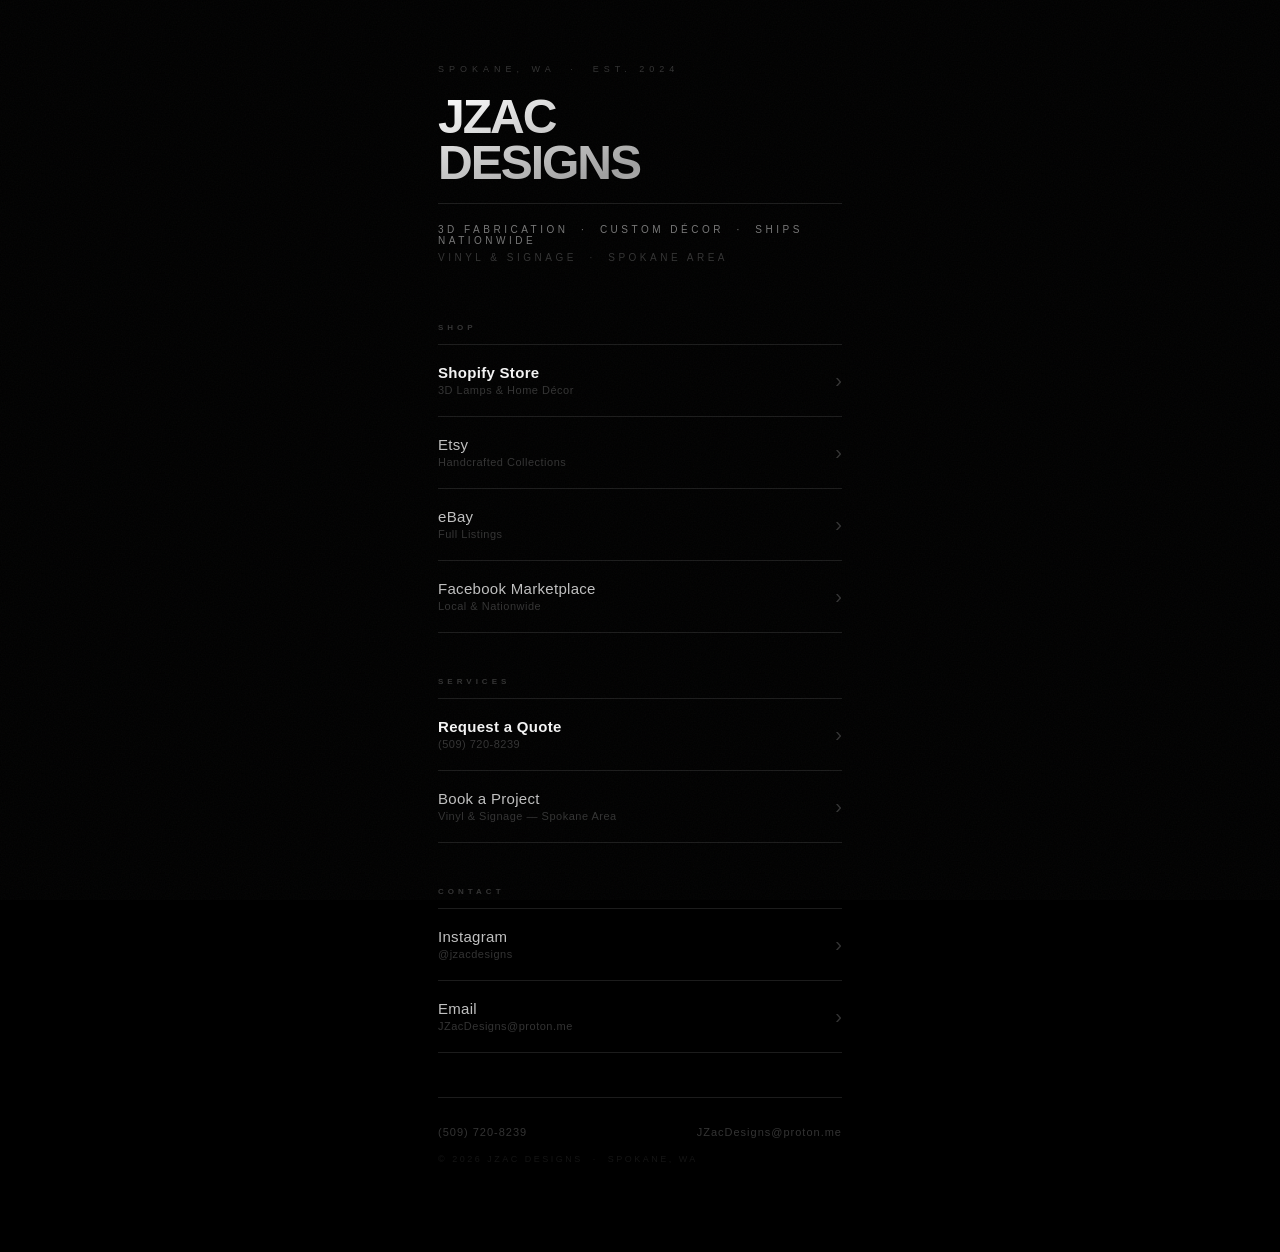
==== index.html @ c631ed0b "Add JZac Designs link hub" ====
<!DOCTYPE html>
<html lang="en">
<head>
  <meta charset="UTF-8">
  <meta name="viewport" content="width=device-width, initial-scale=1.0">
  <title>JZAC DESIGNS</title>
  <style>
    *, *::before, *::after { box-sizing: border-box; margin: 0; padding: 0; }
    :root { --black:#000000; --w1:#F4F4F4; --w2:#C0C0C0; --w3:#777777; --w4:#333333; --line:#1c1c1c; }
    html { background: var(--black); }
    body { min-height:100vh; background:var(--black); color:var(--w1); font-family:'Helvetica Neue',Helvetica,Arial,'Segoe UI',sans-serif; -webkit-font-smoothing:antialiased; }
    body::after { content:''; position:fixed; inset:0; background-image:url("data:image/svg+xml,%3Csvg xmlns='http://www.w3.org/2000/svg' width='200' height='200'%3E%3Cfilter id='n'%3E%3CfeTurbulence type='fractalNoise' baseFrequency='0.75' numOctaves='4' stitchTiles='stitch'/%3E%3C/filter%3E%3Crect width='200' height='200' filter='url(%23n)' opacity='1'/%3E%3C/svg%3E"); opacity:0.035; pointer-events:none; z-index:999; }
    .page { position:relative; max-width:460px; margin:0 auto; padding:64px 28px 88px; }
    .profile { margin-bottom:60px; }
    .eyebrow { font-size:9px; font-weight:500; letter-spacing:5px; color:var(--w4); text-transform:uppercase; margin-bottom:20px; }
    .brand { font-size:48px; font-weight:800; letter-spacing:-2px; line-height:0.95; background:linear-gradient(160deg,#ffffff 0%,#a0a0a0 60%,#d8d8d8 100%); -webkit-background-clip:text; -webkit-text-fill-color:transparent; background-clip:text; margin-bottom:18px; position:relative; }
    .brand::after { content:'JZAC DESIGNS'; position:absolute; inset:0; background:linear-gradient(105deg,transparent 35%,rgba(255,255,255,0.55) 50%,transparent 65%); background-size:250% 100%; -webkit-background-clip:text; -webkit-text-fill-color:transparent; background-clip:text; animation:shimmer 5s ease-in-out infinite; }
    @keyframes shimmer { 0%,100%{background-position:200% 0} 50%{background-position:-50% 0} }
    .rule { height:1px; background:var(--line); margin-bottom:20px; }
    .descriptor { font-size:10px; letter-spacing:3.5px; color:var(--w3); text-transform:uppercase; margin-bottom:6px; }
    .descriptor+.descriptor { color:var(--w4); }
    .section { margin-bottom:44px; }
    .section-head { font-size:8px; font-weight:700; letter-spacing:4px; text-transform:uppercase; color:var(--w4); padding-bottom:12px; border-bottom:1px solid var(--line); }
    .link-card { display:flex; align-items:center; justify-content:space-between; padding:20px 0; border-bottom:1px solid var(--line); text-decoration:none; color:var(--w2); position:relative; transition:color .18s,padding-left .18s; -webkit-tap-highlight-color:transparent; }
    .link-card::before { content:''; position:absolute; left:0; top:0; bottom:0; width:2px; background:var(--w1); transform:scaleY(0); transform-origin:bottom; transition:transform .18s cubic-bezier(.4,0,.2,1); }
    .link-card:hover,.link-card:focus-visible { color:var(--w1); padding-left:14px; outline:none; }
    .link-card:hover::before,.link-card:focus-visible::before { transform:scaleY(1); }
    @media(hover:none){.link-card:active{color:var(--w1);padding-left:8px}}
    .link-text { display:flex; flex-direction:column; gap:4px; }
    .link-title { font-size:15px; font-weight:500; letter-spacing:.3px; line-height:1; }
    .link-card.primary .link-title { font-weight:700; color:var(--w1); }
    .link-sub { font-size:11px; color:var(--w4); letter-spacing:.5px; transition:color .18s; }
    .link-card:hover .link-sub,.link-card:focus-visible .link-sub { color:var(--w3); }
    .link-arrow { font-size:20px; color:var(--w4); font-weight:200; transition:transform .18s,color .18s; flex-shrink:0; }
    .link-card:hover .link-arrow,.link-card:focus-visible .link-arrow { transform:translateX(5px); color:var(--w1); }
    .footer { margin-top:8px; padding-top:28px; border-top:1px solid var(--line); }
    .footer-row { display:flex; justify-content:space-between; align-items:center; margin-bottom:16px; flex-wrap:wrap; gap:10px; }
    .footer-a { font-size:11px; letter-spacing:1px; color:var(--w4); text-decoration:none; transition:color .15s; }
    .footer-a:hover { color:var(--w2); }
    .footer-copy { font-size:9px; letter-spacing:2.5px; color:var(--w4); text-transform:uppercase; opacity:.4; }
  </style>
</head>
<body>
<div class="page">
  <header class="profile">
    <p class="eyebrow">Spokane, WA &nbsp;&middot;&nbsp; Est. 2024</p>
    <h1 class="brand">JZAC<br>DESIGNS</h1>
    <div class="rule"></div>
    <p class="descriptor">3D Fabrication &nbsp;&middot;&nbsp; Custom D&eacute;cor &nbsp;&middot;&nbsp; Ships Nationwide</p>
    <p class="descriptor">Vinyl &amp; Signage &nbsp;&middot;&nbsp; Spokane Area</p>
  </header>
  <section class="section" aria-label="Shop">
    <div class="section-head">Shop</div>
    <a href="#" class="link-card primary"><div class="link-text"><span class="link-title">Shopify Store</span><span class="link-sub">3D Lamps &amp; Home D&eacute;cor</span></div><span class="link-arrow">&#8250;</span></a>
    <a href="#" class="link-card"><div class="link-text"><span class="link-title">Etsy</span><span class="link-sub">Handcrafted Collections</span></div><span class="link-arrow">&#8250;</span></a>
    <a href="#" class="link-card"><div class="link-text"><span class="link-title">eBay</span><span class="link-sub">Full Listings</span></div><span class="link-arrow">&#8250;</span></a>
    <a href="#" class="link-card"><div class="link-text"><span class="link-title">Facebook Marketplace</span><span class="link-sub">Local &amp; Nationwide</span></div><span class="link-arrow">&#8250;</span></a>
  </section>
  <section class="section" aria-label="Services">
    <div class="section-head">Services</div>
    <a href="tel:+15097208239" class="link-card primary"><div class="link-text"><span class="link-title">Request a Quote</span><span class="link-sub">(509) 720-8239</span></div><span class="link-arrow">&#8250;</span></a>
    <a href="#" class="link-card"><div class="link-text"><span class="link-title">Book a Project</span><span class="link-sub">Vinyl &amp; Signage &mdash; Spokane Area</span></div><span class="link-arrow">&#8250;</span></a>
  </section>
  <section class="section" aria-label="Contact">
    <div class="section-head">Contact</div>
    <a href="#" class="link-card"><div class="link-text"><span class="link-title">Instagram</span><span class="link-sub">@jzacdesigns</span></div><span class="link-arrow">&#8250;</span></a>
    <a href="mailto:JZacDesigns@proton.me" class="link-card"><div class="link-text"><span class="link-title">Email</span><span class="link-sub">JZacDesigns@proton.me</span></div><span class="link-arrow">&#8250;</span></a>
  </section>
  <footer class="footer">
    <div class="footer-row">
      <a href="tel:+15097208239" class="footer-a">(509) 720-8239</a>
      <a href="mailto:JZacDesigns@proton.me" class="footer-a">JZacDesigns@proton.me</a>
    </div>
    <p class="footer-copy">&copy; 2026 JZAC Designs &nbsp;&middot;&nbsp; Spokane, WA</p>
  </footer>
</div>
</body>
</html>
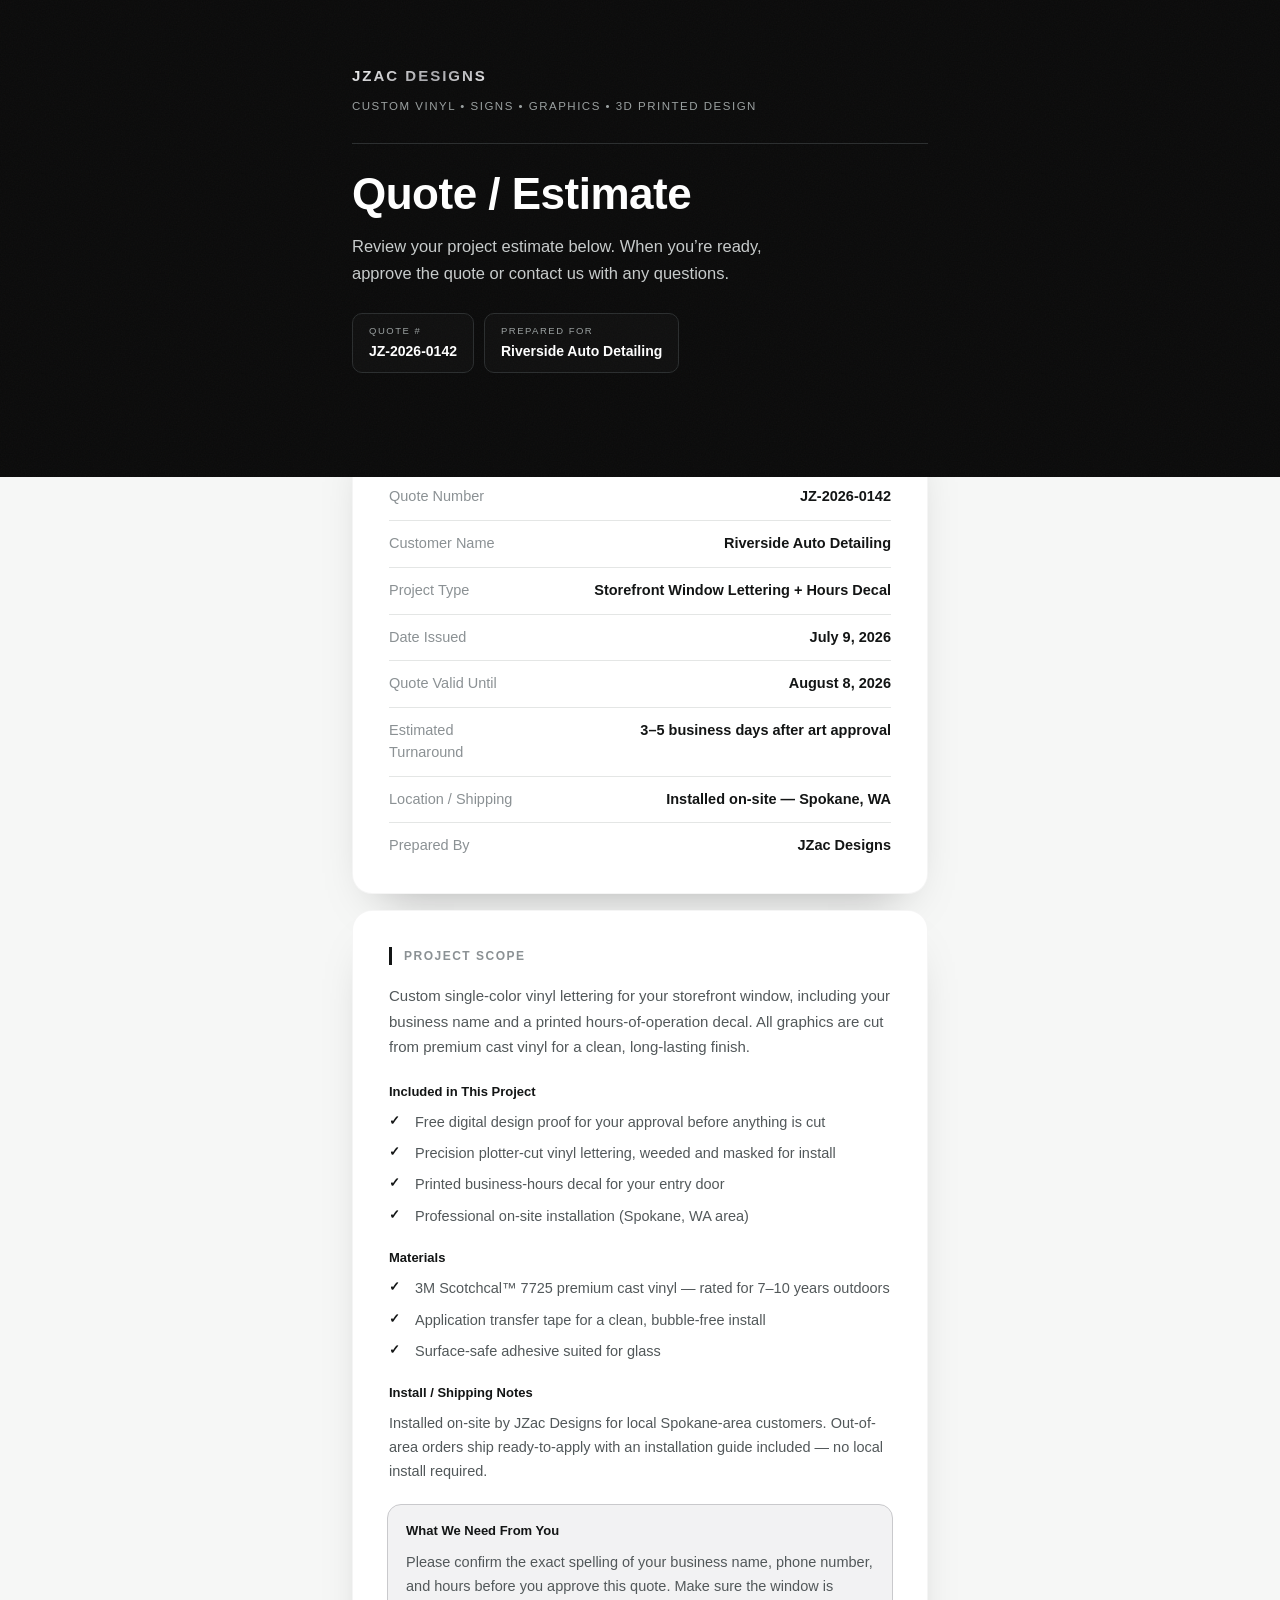
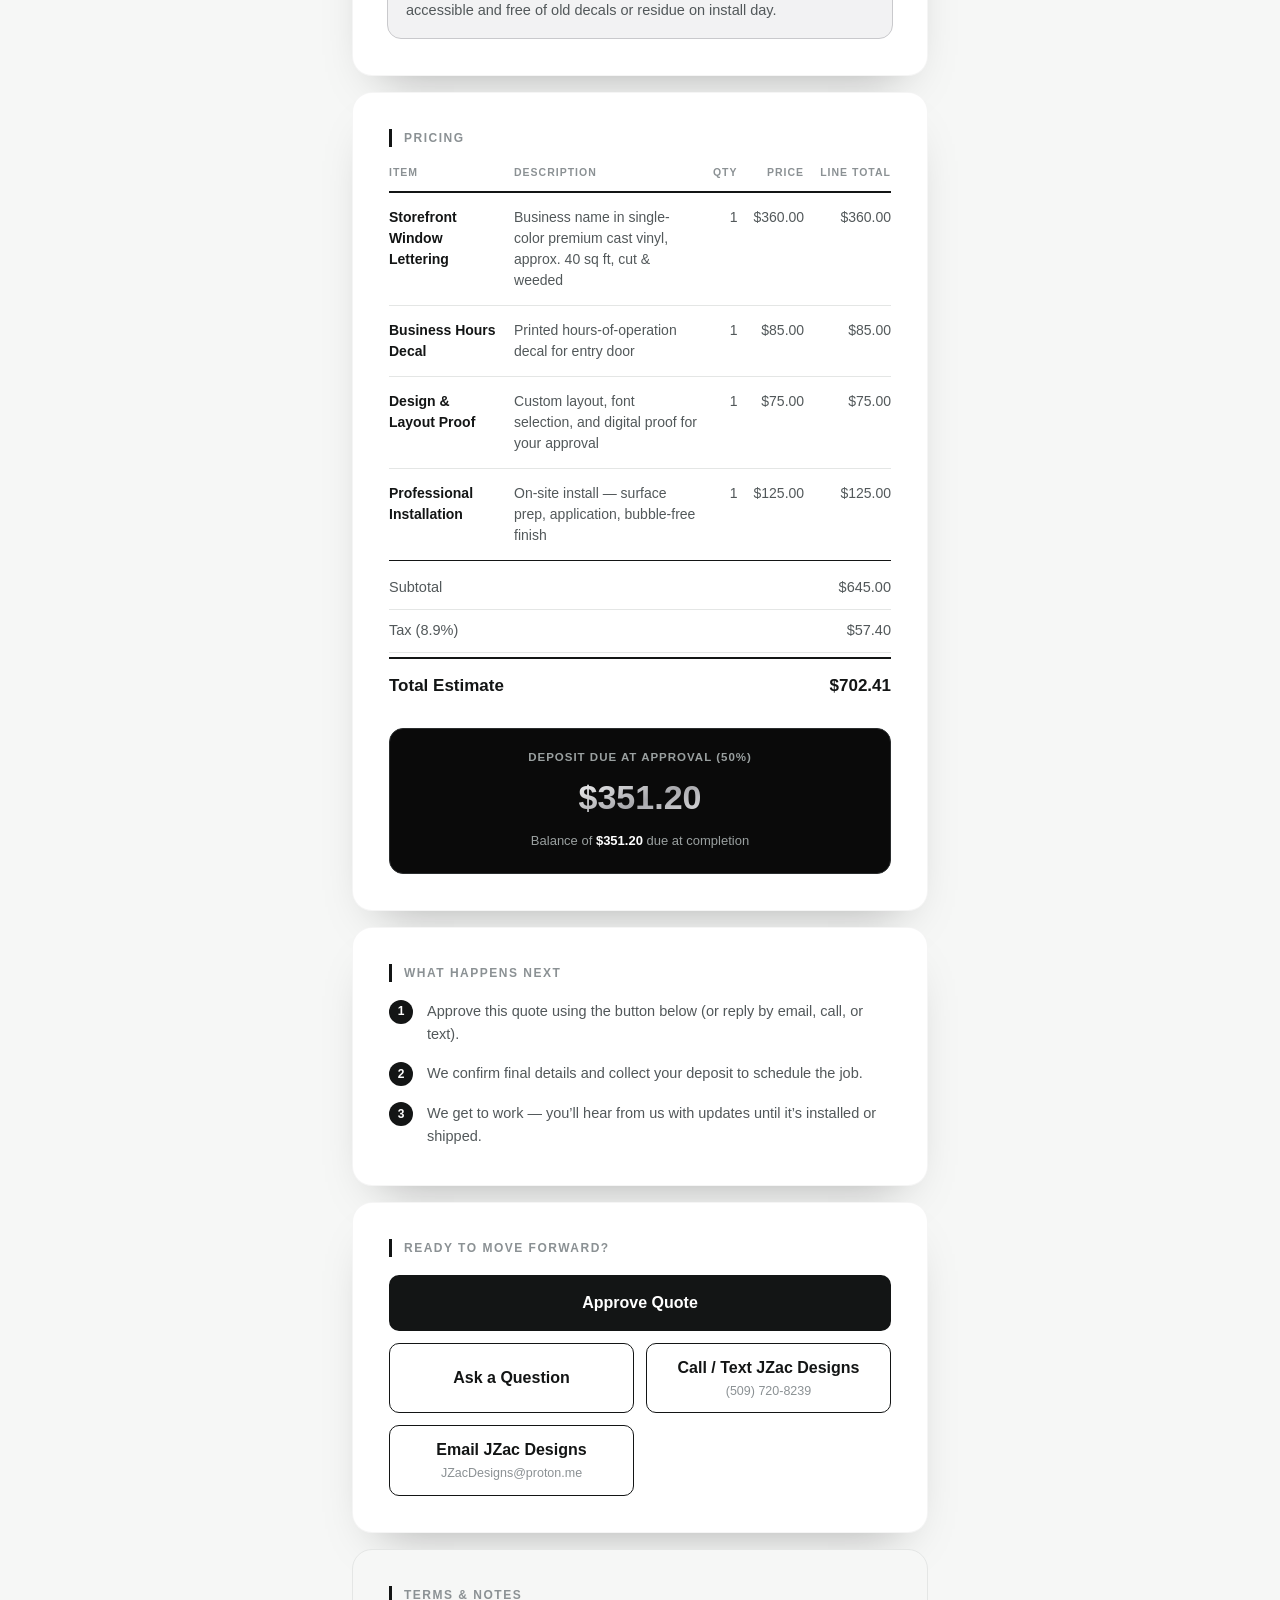
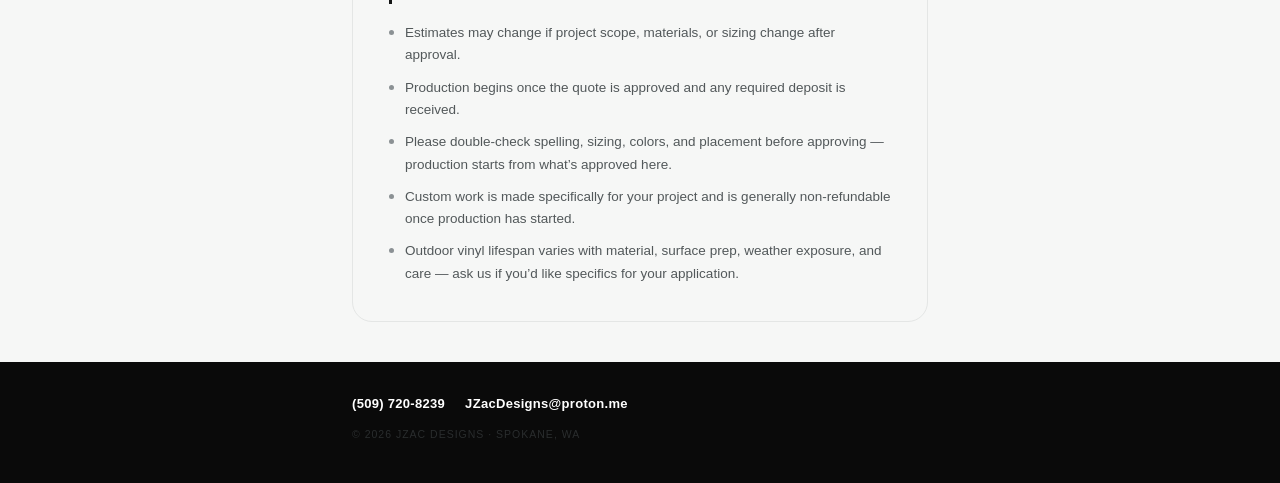
==== commit 549667b8: "Initial commit: JZac Designs quote page Static mobile-first quote/estimate page replacing the old Li" ====
--- a/index.html
+++ b/index.html
@@ -1,78 +1,204 @@
 <!DOCTYPE html>
 <html lang="en">
 <head>
-  <meta charset="UTF-8">
-  <meta name="viewport" content="width=device-width, initial-scale=1.0">
-  <title>JZAC DESIGNS</title>
-  <style>
-    *, *::before, *::after { box-sizing: border-box; margin: 0; padding: 0; }
-    :root { --black:#000000; --w1:#F4F4F4; --w2:#C0C0C0; --w3:#777777; --w4:#333333; --line:#1c1c1c; }
-    html { background: var(--black); }
-    body { min-height:100vh; background:var(--black); color:var(--w1); font-family:'Helvetica Neue',Helvetica,Arial,'Segoe UI',sans-serif; -webkit-font-smoothing:antialiased; }
-    body::after { content:''; position:fixed; inset:0; background-image:url("data:image/svg+xml,%3Csvg xmlns='http://www.w3.org/2000/svg' width='200' height='200'%3E%3Cfilter id='n'%3E%3CfeTurbulence type='fractalNoise' baseFrequency='0.75' numOctaves='4' stitchTiles='stitch'/%3E%3C/filter%3E%3Crect width='200' height='200' filter='url(%23n)' opacity='1'/%3E%3C/svg%3E"); opacity:0.035; pointer-events:none; z-index:999; }
-    .page { position:relative; max-width:460px; margin:0 auto; padding:64px 28px 88px; }
-    .profile { margin-bottom:60px; }
-    .eyebrow { font-size:9px; font-weight:500; letter-spacing:5px; color:var(--w4); text-transform:uppercase; margin-bottom:20px; }
-    .brand { font-size:48px; font-weight:800; letter-spacing:-2px; line-height:0.95; background:linear-gradient(160deg,#ffffff 0%,#a0a0a0 60%,#d8d8d8 100%); -webkit-background-clip:text; -webkit-text-fill-color:transparent; background-clip:text; margin-bottom:18px; position:relative; }
-    .brand::after { content:'JZAC DESIGNS'; position:absolute; inset:0; background:linear-gradient(105deg,transparent 35%,rgba(255,255,255,0.55) 50%,transparent 65%); background-size:250% 100%; -webkit-background-clip:text; -webkit-text-fill-color:transparent; background-clip:text; animation:shimmer 5s ease-in-out infinite; }
-    @keyframes shimmer { 0%,100%{background-position:200% 0} 50%{background-position:-50% 0} }
-    .rule { height:1px; background:var(--line); margin-bottom:20px; }
-    .descriptor { font-size:10px; letter-spacing:3.5px; color:var(--w3); text-transform:uppercase; margin-bottom:6px; }
-    .descriptor+.descriptor { color:var(--w4); }
-    .section { margin-bottom:44px; }
-    .section-head { font-size:8px; font-weight:700; letter-spacing:4px; text-transform:uppercase; color:var(--w4); padding-bottom:12px; border-bottom:1px solid var(--line); }
-    .link-card { display:flex; align-items:center; justify-content:space-between; padding:20px 0; border-bottom:1px solid var(--line); text-decoration:none; color:var(--w2); position:relative; transition:color .18s,padding-left .18s; -webkit-tap-highlight-color:transparent; }
-    .link-card::before { content:''; position:absolute; left:0; top:0; bottom:0; width:2px; background:var(--w1); transform:scaleY(0); transform-origin:bottom; transition:transform .18s cubic-bezier(.4,0,.2,1); }
-    .link-card:hover,.link-card:focus-visible { color:var(--w1); padding-left:14px; outline:none; }
-    .link-card:hover::before,.link-card:focus-visible::before { transform:scaleY(1); }
-    @media(hover:none){.link-card:active{color:var(--w1);padding-left:8px}}
-    .link-text { display:flex; flex-direction:column; gap:4px; }
-    .link-title { font-size:15px; font-weight:500; letter-spacing:.3px; line-height:1; }
-    .link-card.primary .link-title { font-weight:700; color:var(--w1); }
-    .link-sub { font-size:11px; color:var(--w4); letter-spacing:.5px; transition:color .18s; }
-    .link-card:hover .link-sub,.link-card:focus-visible .link-sub { color:var(--w3); }
-    .link-arrow { font-size:20px; color:var(--w4); font-weight:200; transition:transform .18s,color .18s; flex-shrink:0; }
-    .link-card:hover .link-arrow,.link-card:focus-visible .link-arrow { transform:translateX(5px); color:var(--w1); }
-    .footer { margin-top:8px; padding-top:28px; border-top:1px solid var(--line); }
-    .footer-row { display:flex; justify-content:space-between; align-items:center; margin-bottom:16px; flex-wrap:wrap; gap:10px; }
-    .footer-a { font-size:11px; letter-spacing:1px; color:var(--w4); text-decoration:none; transition:color .15s; }
-    .footer-a:hover { color:var(--w2); }
-    .footer-copy { font-size:9px; letter-spacing:2.5px; color:var(--w4); text-transform:uppercase; opacity:.4; }
-  </style>
+<meta charset="UTF-8">
+<meta name="viewport" content="width=device-width, initial-scale=1.0">
+
+<!-- ══════════════════════════════════════════════════════════════
+     SEO / SHARE PREVIEW — edit here if you ever change site-wide
+     title or description. Per-quote details are NOT edited here —
+     see script.js for that.
+     ══════════════════════════════════════════════════════════════ -->
+<title>JZac Designs Quote / Estimate</title>
+<meta name="description" content="Review and approve your custom JZac Designs quote for vinyl lettering, signs, graphics, decals, and custom design work.">
+<meta name="robots" content="noindex, nofollow">
+<meta property="og:type" content="website">
+<meta property="og:title" content="JZac Designs Quote / Estimate">
+<meta property="og:description" content="Review and approve your custom JZac Designs quote for vinyl lettering, signs, graphics, decals, and custom design work.">
+<meta name="theme-color" content="#0a0a0a">
+<link rel="icon" href="data:image/svg+xml,%3Csvg xmlns='http://www.w3.org/2000/svg' viewBox='0 0 64 64'%3E%3Crect width='64' height='64' rx='12' fill='%230a0a0a'/%3E%3Ctext x='32' y='44' font-family='Arial,sans-serif' font-weight='800' font-size='34' fill='%23ffffff' text-anchor='middle'%3EJ%3C/text%3E%3C/svg%3E">
+
+<link rel="stylesheet" href="styles.css">
 </head>
 <body>
-<div class="page">
-  <header class="profile">
-    <p class="eyebrow">Spokane, WA &nbsp;&middot;&nbsp; Est. 2024</p>
-    <h1 class="brand">JZAC<br>DESIGNS</h1>
-    <div class="rule"></div>
-    <p class="descriptor">3D Fabrication &nbsp;&middot;&nbsp; Custom D&eacute;cor &nbsp;&middot;&nbsp; Ships Nationwide</p>
-    <p class="descriptor">Vinyl &amp; Signage &nbsp;&middot;&nbsp; Spokane Area</p>
-  </header>
-  <section class="section" aria-label="Shop">
-    <div class="section-head">Shop</div>
-    <a href="#" class="link-card primary"><div class="link-text"><span class="link-title">Shopify Store</span><span class="link-sub">3D Lamps &amp; Home D&eacute;cor</span></div><span class="link-arrow">&#8250;</span></a>
-    <a href="#" class="link-card"><div class="link-text"><span class="link-title">Etsy</span><span class="link-sub">Handcrafted Collections</span></div><span class="link-arrow">&#8250;</span></a>
-    <a href="#" class="link-card"><div class="link-text"><span class="link-title">eBay</span><span class="link-sub">Full Listings</span></div><span class="link-arrow">&#8250;</span></a>
-    <a href="#" class="link-card"><div class="link-text"><span class="link-title">Facebook Marketplace</span><span class="link-sub">Local &amp; Nationwide</span></div><span class="link-arrow">&#8250;</span></a>
-  </section>
-  <section class="section" aria-label="Services">
-    <div class="section-head">Services</div>
-    <a href="tel:+15097208239" class="link-card primary"><div class="link-text"><span class="link-title">Request a Quote</span><span class="link-sub">(509) 720-8239</span></div><span class="link-arrow">&#8250;</span></a>
-    <a href="#" class="link-card"><div class="link-text"><span class="link-title">Book a Project</span><span class="link-sub">Vinyl &amp; Signage &mdash; Spokane Area</span></div><span class="link-arrow">&#8250;</span></a>
-  </section>
-  <section class="section" aria-label="Contact">
-    <div class="section-head">Contact</div>
-    <a href="#" class="link-card"><div class="link-text"><span class="link-title">Instagram</span><span class="link-sub">@jzacdesigns</span></div><span class="link-arrow">&#8250;</span></a>
-    <a href="mailto:JZacDesigns@proton.me" class="link-card"><div class="link-text"><span class="link-title">Email</span><span class="link-sub">JZacDesigns@proton.me</span></div><span class="link-arrow">&#8250;</span></a>
-  </section>
-  <footer class="footer">
+
+<!-- ══════════════════════════════════════════════════════════════
+     HERO / BRAND HEADER
+     ══════════════════════════════════════════════════════════════ -->
+<header class="hero">
+  <div class="wrap">
+    <div class="wordmark">JZAC DESIGNS</div>
+    <p class="tagline">Custom Vinyl &bull; Signs &bull; Graphics &bull; 3D Printed Design</p>
+
+    <div class="hero-rule"></div>
+
+    <h1 class="page-title">Quote / Estimate</h1>
+    <p class="hero-intro">Review your project estimate below. When you&rsquo;re ready, approve the quote or contact us with any questions.</p>
+
+    <div class="hero-meta">
+      <div class="hero-chip">
+        <span class="hero-chip-label">Quote #</span>
+        <span class="hero-chip-value" id="heroQuoteNumber">&mdash;</span>
+      </div>
+      <div class="hero-chip">
+        <span class="hero-chip-label">Prepared for</span>
+        <span class="hero-chip-value" id="heroCustomerName">&mdash;</span>
+      </div>
+    </div>
+  </div>
+</header>
+
+<main class="wrap">
+
+  <!-- ════════════════════════════════════════════════════════════
+       QUOTE SUMMARY CARD
+       ════════════════════════════════════════════════════════════ -->
+  <section class="card card-overlap" aria-labelledby="summary-h">
+    <h2 id="summary-h" class="card-title">Quote Summary</h2>
+    <dl class="summary-grid">
+      <div class="summary-row"><dt>Quote Number</dt><dd id="sQuoteNumber">&mdash;</dd></div>
+      <div class="summary-row"><dt>Customer Name</dt><dd id="sCustomerName">&mdash;</dd></div>
+      <div class="summary-row"><dt>Project Type</dt><dd id="sProjectType">&mdash;</dd></div>
+      <div class="summary-row"><dt>Date Issued</dt><dd id="sDateIssued">&mdash;</dd></div>
+      <div class="summary-row"><dt>Quote Valid Until</dt><dd id="sValidUntil">&mdash;</dd></div>
+      <div class="summary-row"><dt>Estimated Turnaround</dt><dd id="sTurnaround">&mdash;</dd></div>
+      <div class="summary-row"><dt>Location / Shipping</dt><dd id="sLocation">&mdash;</dd></div>
+      <div class="summary-row"><dt>Prepared By</dt><dd id="sPreparedBy">&mdash;</dd></div>
+    </dl>
+  </section>
+
+  <!-- ════════════════════════════════════════════════════════════
+       PROJECT SCOPE
+       ════════════════════════════════════════════════════════════ -->
+  <section class="card" aria-labelledby="scope-h">
+    <h2 id="scope-h" class="card-title">Project Scope</h2>
+
+    <p class="scope-description" id="scopeDescription">&nbsp;</p>
+
+    <div class="scope-block">
+      <h3 class="scope-h">Included in This Project</h3>
+      <ul class="check-list" id="scopeIncluded"></ul>
+    </div>
+
+    <div class="scope-block">
+      <h3 class="scope-h">Materials</h3>
+      <ul class="check-list" id="scopeMaterials"></ul>
+    </div>
+
+    <div class="scope-block">
+      <h3 class="scope-h">Install / Shipping Notes</h3>
+      <p class="scope-text" id="scopeInstallNotes">&nbsp;</p>
+    </div>
+
+    <div class="scope-block scope-callout">
+      <h3 class="scope-h">What We Need From You</h3>
+      <p class="scope-text" id="scopeCustomerRequirements">&nbsp;</p>
+    </div>
+  </section>
+
+  <!-- ════════════════════════════════════════════════════════════
+       LINE ITEM PRICING
+       ════════════════════════════════════════════════════════════ -->
+  <section class="card" aria-labelledby="pricing-h">
+    <h2 id="pricing-h" class="card-title">Pricing</h2>
+
+    <table class="quote-table">
+      <thead>
+        <tr>
+          <th>Item</th>
+          <th>Description</th>
+          <th class="num">Qty</th>
+          <th class="num">Price</th>
+          <th class="num">Line Total</th>
+        </tr>
+      </thead>
+      <tbody id="lineItemsBody">
+        <!-- rows injected by script.js from QUOTE.lineItems -->
+      </tbody>
+    </table>
+
+    <div class="totals">
+      <div class="totals-row"><span>Subtotal</span><span id="sumSubtotal">&mdash;</span></div>
+      <div class="totals-row"><span id="sumTaxLabel">Tax</span><span id="sumTax">&mdash;</span></div>
+      <div class="totals-row" id="sumFeeRow" hidden><span id="sumFeeLabel">Fee</span><span id="sumFee">&mdash;</span></div>
+      <div class="totals-row totals-total"><span>Total Estimate</span><span id="sumTotal">&mdash;</span></div>
+    </div>
+
+    <div class="deposit-box">
+      <div class="deposit-label" id="sumDepositLabel">Deposit Due at Approval</div>
+      <div class="deposit-amount" id="sumDeposit">&mdash;</div>
+      <div class="balance-note">Balance of <span id="sumBalance">&mdash;</span> due at completion</div>
+    </div>
+  </section>
+
+  <!-- ════════════════════════════════════════════════════════════
+       WHAT HAPPENS NEXT
+       ════════════════════════════════════════════════════════════ -->
+  <section class="card" aria-labelledby="next-h">
+    <h2 id="next-h" class="card-title">What Happens Next</h2>
+    <ol class="steps">
+      <li><span class="step-num">1</span><span>Approve this quote using the button below (or reply by email, call, or text).</span></li>
+      <li><span class="step-num">2</span><span>We confirm final details and collect your deposit to schedule the job.</span></li>
+      <li><span class="step-num">3</span><span>We get to work &mdash; you&rsquo;ll hear from us with updates until it&rsquo;s installed or shipped.</span></li>
+    </ol>
+  </section>
+
+  <!-- ════════════════════════════════════════════════════════════
+       APPROVAL / CONTACT CTA
+       ════════════════════════════════════════════════════════════ -->
+  <section class="card" aria-labelledby="cta-h">
+    <h2 id="cta-h" class="card-title">Ready to Move Forward?</h2>
+
+    <div class="cta-grid">
+      <a id="btnApprove" class="btn btn-primary" href="mailto:JZacDesigns@proton.me?subject=Quote%20Approval%20-%20JZac%20Designs&body=I%20approve%20this%20quote%20and%20would%20like%20to%20move%20forward.">
+        <span class="btn-title">Approve Quote</span>
+      </a>
+
+      <a id="btnQuestion" class="btn btn-secondary" href="mailto:JZacDesigns@proton.me?subject=Question%20About%20My%20Quote%20-%20JZac%20Designs&body=I%20have%20a%20question%20about%20my%20quote.">
+        <span class="btn-title">Ask a Question</span>
+      </a>
+
+      <a class="btn btn-secondary" href="tel:+15097208239">
+        <span class="btn-title">Call / Text JZac Designs</span>
+        <span class="btn-sub">(509) 720-8239</span>
+      </a>
+
+      <a class="btn btn-secondary" href="mailto:JZacDesigns@proton.me">
+        <span class="btn-title">Email JZac Designs</span>
+        <span class="btn-sub">JZacDesigns@proton.me</span>
+      </a>
+    </div>
+  </section>
+
+  <!-- ════════════════════════════════════════════════════════════
+       TERMS & NOTES
+       ════════════════════════════════════════════════════════════ -->
+  <section class="card card-muted" aria-labelledby="terms-h">
+    <h2 id="terms-h" class="card-title">Terms &amp; Notes</h2>
+    <ul class="terms-list">
+      <li>Estimates may change if project scope, materials, or sizing change after approval.</li>
+      <li>Production begins once the quote is approved and any required deposit is received.</li>
+      <li>Please double-check spelling, sizing, colors, and placement before approving &mdash; production starts from what&rsquo;s approved here.</li>
+      <li>Custom work is made specifically for your project and is generally non-refundable once production has started.</li>
+      <li>Outdoor vinyl lifespan varies with material, surface prep, weather exposure, and care &mdash; ask us if you&rsquo;d like specifics for your application.</li>
+    </ul>
+  </section>
+
+</main>
+
+<!-- ══════════════════════════════════════════════════════════════
+     FOOTER
+     ══════════════════════════════════════════════════════════════ -->
+<footer class="site-footer">
+  <div class="wrap footer-wrap">
     <div class="footer-row">
-      <a href="tel:+15097208239" class="footer-a">(509) 720-8239</a>
-      <a href="mailto:JZacDesigns@proton.me" class="footer-a">JZacDesigns@proton.me</a>
-    </div>
-    <p class="footer-copy">&copy; 2026 JZAC Designs &nbsp;&middot;&nbsp; Spokane, WA</p>
-  </footer>
-</div>
+      <a href="tel:+15097208239" class="footer-link">(509) 720-8239</a>
+      <a href="mailto:JZacDesigns@proton.me" class="footer-link">JZacDesigns@proton.me</a>
+    </div>
+    <p class="footer-copy">&copy; 2026 JZac Designs &middot; Spokane, WA</p>
+  </div>
+</footer>
+
+<script src="script.js"></script>
 </body>
-</html>+</html>
--- a/styles.css
+++ b/styles.css
@@ -0,0 +1,610 @@
+/* ══════════════════════════════════════════════════════════════
+   JZAC DESIGNS — QUOTE PAGE STYLES
+   Design tokens live in :root below. Change colors/spacing there
+   and they cascade through the whole page.
+   ══════════════════════════════════════════════════════════════ */
+
+:root {
+  /* brand colors */
+  --black: #0a0a0a;
+  --charcoal: #151718;
+  --line-dark: #2a2d2e;
+  --paper: #ffffff;
+  --paper-soft: #f6f7f6;
+  --ink: #131515;
+  --ink-soft: #52585a;
+  --muted: #8b9194;
+  --muted-on-dark: #9aa0a0;
+
+  /* chrome / metallic accent — matches the live site's brand wordmark */
+  --chrome-gradient: linear-gradient(160deg, #ffffff 0%, #a8a8ac 55%, #e8e8ea 100%);
+  --chrome-mid: #8a8a8e;
+  --highlight-tint: #f2f2f3;
+  --highlight-line: #c9c9cc;
+  --border: #e4e6e5;
+
+  /* layout */
+  --maxw: 640px;
+  --radius-lg: 20px;
+  --radius: 14px;
+  --radius-sm: 10px;
+  --shadow-card: 0 24px 48px -28px rgba(0, 0, 0, 0.35);
+
+  /* type */
+  --font: -apple-system, BlinkMacSystemFont, 'Segoe UI', 'Helvetica Neue', Helvetica, Arial, sans-serif;
+}
+
+*, *::before, *::after { box-sizing: border-box; margin: 0; padding: 0; }
+
+html { background: var(--black); -webkit-text-size-adjust: 100%; }
+
+body {
+  font-family: var(--font);
+  background: var(--paper-soft);
+  color: var(--ink);
+  line-height: 1.5;
+  font-size: 16px;
+  -webkit-font-smoothing: antialiased;
+}
+
+img { max-width: 100%; display: block; }
+a { color: inherit; }
+ul, ol { list-style: none; }
+
+.wrap {
+  max-width: var(--maxw);
+  margin: 0 auto;
+  padding-left: 20px;
+  padding-right: 20px;
+}
+
+/* ── Hero ──────────────────────────────────────────────────── */
+
+.hero {
+  background: var(--black);
+  color: #fff;
+  padding: 48px 0 88px;
+  position: relative;
+  overflow: hidden;
+}
+
+.hero::after {
+  content: '';
+  position: absolute;
+  inset: 0;
+  background-image: url("data:image/svg+xml,%3Csvg xmlns='http://www.w3.org/2000/svg' width='200' height='200'%3E%3Cfilter id='n'%3E%3CfeTurbulence type='fractalNoise' baseFrequency='0.75' numOctaves='4' stitchTiles='stitch'/%3E%3C/filter%3E%3Crect width='200' height='200' filter='url(%23n)' opacity='1'/%3E%3C/svg%3E");
+  opacity: 0.035;
+  pointer-events: none;
+}
+
+.wordmark {
+  font-size: 15px;
+  font-weight: 800;
+  letter-spacing: 2px;
+  color: #fff; /* fallback for browsers without background-clip: text */
+  background: var(--chrome-gradient);
+  -webkit-background-clip: text;
+  background-clip: text;
+  -webkit-text-fill-color: transparent;
+  display: inline-block;
+  position: relative;
+}
+
+/* Animated sheen sweep, layered on top of the chrome-clipped text below */
+.wordmark::after {
+  content: 'JZAC DESIGNS';
+  position: absolute;
+  inset: 0;
+  background: linear-gradient(105deg, transparent 35%, rgba(255, 255, 255, 0.75) 50%, transparent 65%);
+  background-size: 250% 100%;
+  -webkit-background-clip: text;
+  background-clip: text;
+  -webkit-text-fill-color: transparent;
+  animation: shimmer 5s ease-in-out infinite;
+}
+
+@keyframes shimmer {
+  0%, 100% { background-position: 200% 0; }
+  50% { background-position: -50% 0; }
+}
+
+@media (prefers-reduced-motion: reduce) {
+  .wordmark::after { animation: none; }
+}
+
+.tagline {
+  margin-top: 10px;
+  font-size: 11.5px;
+  letter-spacing: 1.5px;
+  text-transform: uppercase;
+  color: var(--muted-on-dark);
+}
+
+.hero-rule {
+  height: 1px;
+  background: var(--line-dark);
+  margin: 28px 0 26px;
+}
+
+.page-title {
+  font-size: 34px;
+  font-weight: 800;
+  letter-spacing: -0.5px;
+  line-height: 1.1;
+}
+
+.hero-intro {
+  margin-top: 14px;
+  max-width: 46ch;
+  font-size: 15.5px;
+  line-height: 1.65;
+  color: #c7cbcb;
+}
+
+.hero-meta {
+  margin-top: 26px;
+  display: flex;
+  flex-wrap: wrap;
+  gap: 10px;
+}
+
+.hero-chip {
+  display: flex;
+  flex-direction: column;
+  gap: 3px;
+  padding: 10px 16px;
+  border: 1px solid var(--line-dark);
+  border-radius: var(--radius-sm);
+  background: rgba(255, 255, 255, 0.02);
+}
+
+.hero-chip-label {
+  font-size: 9.5px;
+  letter-spacing: 1.5px;
+  text-transform: uppercase;
+  color: var(--muted-on-dark);
+}
+
+.hero-chip-value {
+  font-size: 14px;
+  font-weight: 700;
+  color: #fff;
+}
+
+/* ── Cards ─────────────────────────────────────────────────── */
+
+main.wrap { padding-bottom: 8px; }
+
+.card {
+  background: var(--paper);
+  border-radius: var(--radius-lg);
+  padding: 26px 20px;
+  margin-top: 16px;
+  box-shadow: var(--shadow-card);
+  border: 1px solid rgba(0, 0, 0, 0.04);
+}
+
+.card-overlap {
+  margin-top: -56px;
+}
+
+.card-muted {
+  background: var(--paper-soft);
+  box-shadow: none;
+  border: 1px solid var(--border);
+}
+
+.card-title {
+  font-size: 12px;
+  font-weight: 800;
+  letter-spacing: 1.5px;
+  text-transform: uppercase;
+  color: var(--muted);
+  margin-bottom: 18px;
+  padding-left: 12px;
+  border-left: 3px solid var(--ink);
+}
+
+/* ── Quote summary ─────────────────────────────────────────── */
+
+.summary-grid { display: flex; flex-direction: column; }
+
+.summary-row {
+  display: grid;
+  grid-template-columns: 128px 1fr;
+  gap: 12px;
+  padding: 12px 0;
+  border-bottom: 1px solid var(--border);
+  font-size: 14.5px;
+}
+
+.summary-row:last-child { border-bottom: none; padding-bottom: 0; }
+.summary-row:first-child { padding-top: 0; }
+
+.summary-row dt { color: var(--muted); }
+.summary-row dd { color: var(--ink); font-weight: 600; text-align: right; }
+
+/* ── Project scope ─────────────────────────────────────────── */
+
+.scope-description {
+  font-size: 15px;
+  line-height: 1.7;
+  color: var(--ink-soft);
+  margin-bottom: 22px;
+}
+
+.scope-block { margin-bottom: 20px; }
+.scope-block:last-child { margin-bottom: 0; }
+
+.scope-h {
+  font-size: 13px;
+  font-weight: 700;
+  color: var(--ink);
+  margin-bottom: 10px;
+}
+
+.scope-text {
+  font-size: 14.5px;
+  line-height: 1.65;
+  color: var(--ink-soft);
+}
+
+.check-list li {
+  position: relative;
+  padding-left: 26px;
+  font-size: 14.5px;
+  line-height: 1.6;
+  color: var(--ink-soft);
+  margin-bottom: 8px;
+}
+
+.check-list li:last-child { margin-bottom: 0; }
+
+.check-list li::before {
+  content: '\2713';
+  position: absolute;
+  left: 0;
+  top: 0;
+  color: var(--ink);
+  font-weight: 800;
+  font-size: 13px;
+}
+
+.scope-callout {
+  background: var(--highlight-tint);
+  border: 1px solid var(--highlight-line);
+  border-radius: var(--radius);
+  padding: 16px 18px;
+  margin-left: -2px;
+  margin-right: -2px;
+}
+
+/* ── Pricing table ─────────────────────────────────────────── */
+
+.quote-table {
+  width: 100%;
+  border-collapse: collapse;
+  font-size: 14px;
+}
+
+.quote-table th {
+  text-align: left;
+  font-size: 10.5px;
+  letter-spacing: 1px;
+  text-transform: uppercase;
+  color: var(--muted);
+  padding-bottom: 10px;
+  border-bottom: 2px solid var(--ink);
+  white-space: nowrap;
+}
+
+.quote-table th.num, .quote-table td.num { text-align: right; }
+
+.quote-table th,
+.quote-table td {
+  padding-left: 16px;
+}
+
+.quote-table th:first-child,
+.quote-table td:first-child {
+  padding-left: 0;
+}
+
+.quote-table td {
+  padding-top: 14px;
+  padding-bottom: 14px;
+  border-bottom: 1px solid var(--border);
+  vertical-align: top;
+  color: var(--ink-soft);
+}
+
+.quote-table td.num { white-space: nowrap; }
+
+.quote-table td.item-name {
+  color: var(--ink);
+  font-weight: 700;
+}
+
+.quote-table tbody tr:last-child td { border-bottom: 1px solid var(--ink); }
+
+/* Collapse to stacked cards below 640px so nothing overflows */
+@media (max-width: 640px) {
+  .quote-table thead { display: none; }
+
+  .quote-table, .quote-table tbody, .quote-table tr, .quote-table td {
+    display: block;
+    width: 100%;
+  }
+
+  .quote-table tr {
+    border: 1px solid var(--border);
+    border-radius: var(--radius-sm);
+    padding: 14px 14px 4px;
+    margin-bottom: 12px;
+  }
+
+  .quote-table tbody tr:last-child { margin-bottom: 0; }
+
+  .quote-table td {
+    display: flex;
+    justify-content: space-between;
+    align-items: baseline;
+    gap: 16px;
+    padding: 6px 0 8px;
+    border-bottom: none;
+  }
+
+  .quote-table tbody tr:last-child td { border-bottom: none; }
+
+  .quote-table td::before {
+    content: attr(data-label);
+    font-size: 10.5px;
+    font-weight: 700;
+    letter-spacing: 0.5px;
+    text-transform: uppercase;
+    color: var(--muted);
+    flex-shrink: 0;
+  }
+
+  .quote-table td.item-name {
+    padding-top: 0;
+    border-top: none;
+  }
+
+  .quote-table td.desc-cell {
+    flex-direction: column;
+    align-items: flex-start;
+    gap: 4px;
+  }
+}
+
+/* ── Totals ────────────────────────────────────────────────── */
+
+.totals { margin-top: 6px; }
+
+.totals-row {
+  display: flex;
+  justify-content: space-between;
+  padding: 10px 0;
+  font-size: 14.5px;
+  color: var(--ink-soft);
+  border-bottom: 1px solid var(--border);
+}
+
+.totals-row[hidden] { display: none; }
+
+.totals-total {
+  border-bottom: none;
+  border-top: 2px solid var(--ink);
+  margin-top: 4px;
+  padding-top: 14px;
+  font-size: 17px;
+  font-weight: 800;
+  color: var(--ink);
+}
+
+.deposit-box {
+  margin-top: 20px;
+  background: var(--black);
+  border: 1px solid var(--line-dark);
+  border-radius: var(--radius);
+  padding: 20px 20px 22px;
+  text-align: center;
+}
+
+.deposit-label {
+  font-size: 11.5px;
+  font-weight: 700;
+  letter-spacing: 1px;
+  text-transform: uppercase;
+  color: var(--muted-on-dark);
+}
+
+.deposit-amount {
+  font-size: 32px;
+  font-weight: 800;
+  margin-top: 6px;
+  color: #fff;
+  background: var(--chrome-gradient);
+  -webkit-background-clip: text;
+  background-clip: text;
+  -webkit-text-fill-color: transparent;
+  display: inline-block;
+}
+
+.balance-note {
+  margin-top: 8px;
+  font-size: 13px;
+  color: var(--muted-on-dark);
+}
+
+.balance-note span { font-weight: 700; color: #fff; }
+
+/* ── Next steps ────────────────────────────────────────────── */
+
+.steps li {
+  display: flex;
+  align-items: flex-start;
+  gap: 14px;
+  font-size: 14.5px;
+  line-height: 1.6;
+  color: var(--ink-soft);
+  margin-bottom: 16px;
+}
+
+.steps li:last-child { margin-bottom: 0; }
+
+.step-num {
+  flex-shrink: 0;
+  width: 24px;
+  height: 24px;
+  border-radius: 50%;
+  background: var(--ink);
+  color: #fff;
+  font-size: 12px;
+  font-weight: 800;
+  display: flex;
+  align-items: center;
+  justify-content: center;
+}
+
+/* ── CTA buttons ───────────────────────────────────────────── */
+
+.cta-grid {
+  display: flex;
+  flex-direction: column;
+  gap: 12px;
+}
+
+.btn {
+  display: flex;
+  flex-direction: column;
+  align-items: center;
+  justify-content: center;
+  gap: 2px;
+  width: 100%;
+  min-height: 56px;
+  padding: 12px 20px;
+  border-radius: var(--radius-sm);
+  text-decoration: none;
+  text-align: center;
+  transition: transform 0.12s ease, background-color 0.12s ease, opacity 0.12s ease;
+}
+
+.btn:active { transform: scale(0.98); }
+
+.btn-title { font-size: 16px; font-weight: 700; }
+.btn-sub { font-size: 12.5px; }
+
+.btn-primary {
+  background: var(--ink);
+  border: 2px solid var(--ink);
+}
+
+.btn-primary .btn-title { color: #fff; }
+
+.btn-primary:hover { background: var(--black); border-color: var(--black); }
+
+.btn-secondary {
+  background: var(--paper);
+  border: 1.5px solid var(--ink);
+}
+
+.btn-secondary .btn-title { color: var(--ink); }
+.btn-secondary .btn-sub { color: var(--muted); }
+
+.btn-secondary:hover { background: var(--paper-soft); }
+
+/* ── Terms ─────────────────────────────────────────────────── */
+
+.terms-list li {
+  position: relative;
+  padding-left: 16px;
+  font-size: 13.5px;
+  line-height: 1.65;
+  color: var(--ink-soft);
+  margin-bottom: 10px;
+}
+
+.terms-list li:last-child { margin-bottom: 0; }
+
+.terms-list li::before {
+  content: '';
+  position: absolute;
+  left: 0;
+  top: 8px;
+  width: 5px;
+  height: 5px;
+  border-radius: 50%;
+  background: var(--muted);
+}
+
+/* ── Footer ────────────────────────────────────────────────── */
+
+.site-footer {
+  background: var(--black);
+  color: var(--muted-on-dark);
+  margin-top: 32px;
+  padding: 32px 0 40px;
+}
+
+.footer-row {
+  display: flex;
+  flex-wrap: wrap;
+  gap: 10px 20px;
+  margin-bottom: 14px;
+}
+
+.footer-link {
+  font-size: 13px;
+  font-weight: 600;
+  color: #fff;
+  text-decoration: none;
+  letter-spacing: 0.3px;
+}
+
+.footer-link:hover { color: var(--muted-on-dark); }
+
+.footer-copy {
+  font-size: 10.5px;
+  letter-spacing: 1px;
+  text-transform: uppercase;
+  color: var(--line-dark);
+}
+
+/* ── Desktop / tablet refinements ─────────────────────────── */
+
+@media (min-width: 641px) {
+  .wrap { padding-left: 32px; padding-right: 32px; }
+
+  .hero { padding: 64px 0 104px; }
+  .page-title { font-size: 44px; }
+  .hero-intro { font-size: 16.5px; }
+
+  .card { padding: 36px; }
+  .card-overlap { margin-top: -64px; }
+
+  .cta-grid {
+    display: grid;
+    grid-template-columns: 1fr 1fr;
+  }
+
+  .btn-primary { grid-column: 1 / -1; }
+
+  .deposit-amount { font-size: 34px; }
+}
+
+/* ── Print ─────────────────────────────────────────────────── */
+
+@media print {
+  body { background: #fff; }
+  .hero { background: #fff; color: #000; padding-bottom: 24px; }
+  .hero::after { display: none; }
+  .hero-intro { color: #333; }
+  .tagline, .hero-chip-label, .footer-copy { color: #555; }
+  .wordmark, .page-title, .hero-chip-value { color: #000; }
+  .hero-chip, .hero-rule { border-color: #ccc; }
+  .card { box-shadow: none; border: 1px solid #ccc; }
+  .card-overlap { margin-top: 16px; }
+  .cta-grid, .site-footer { display: none; }
+}
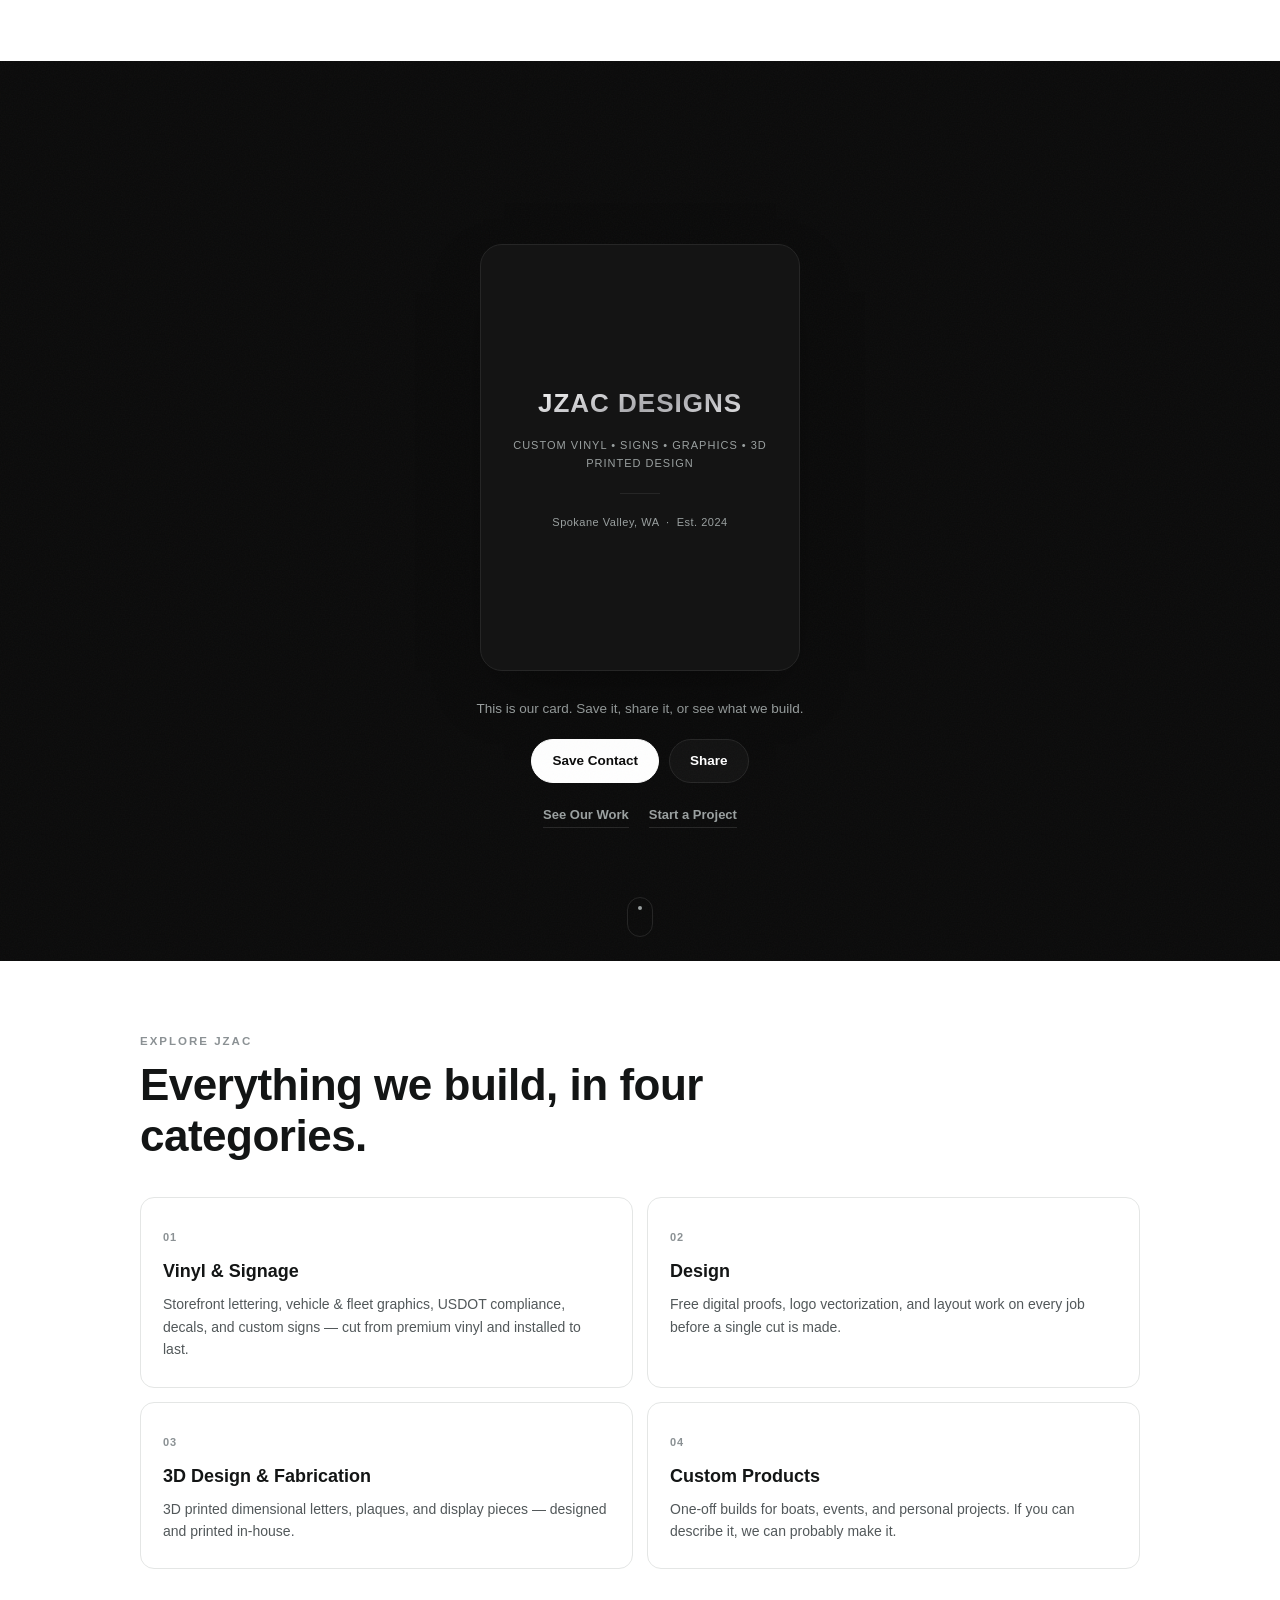
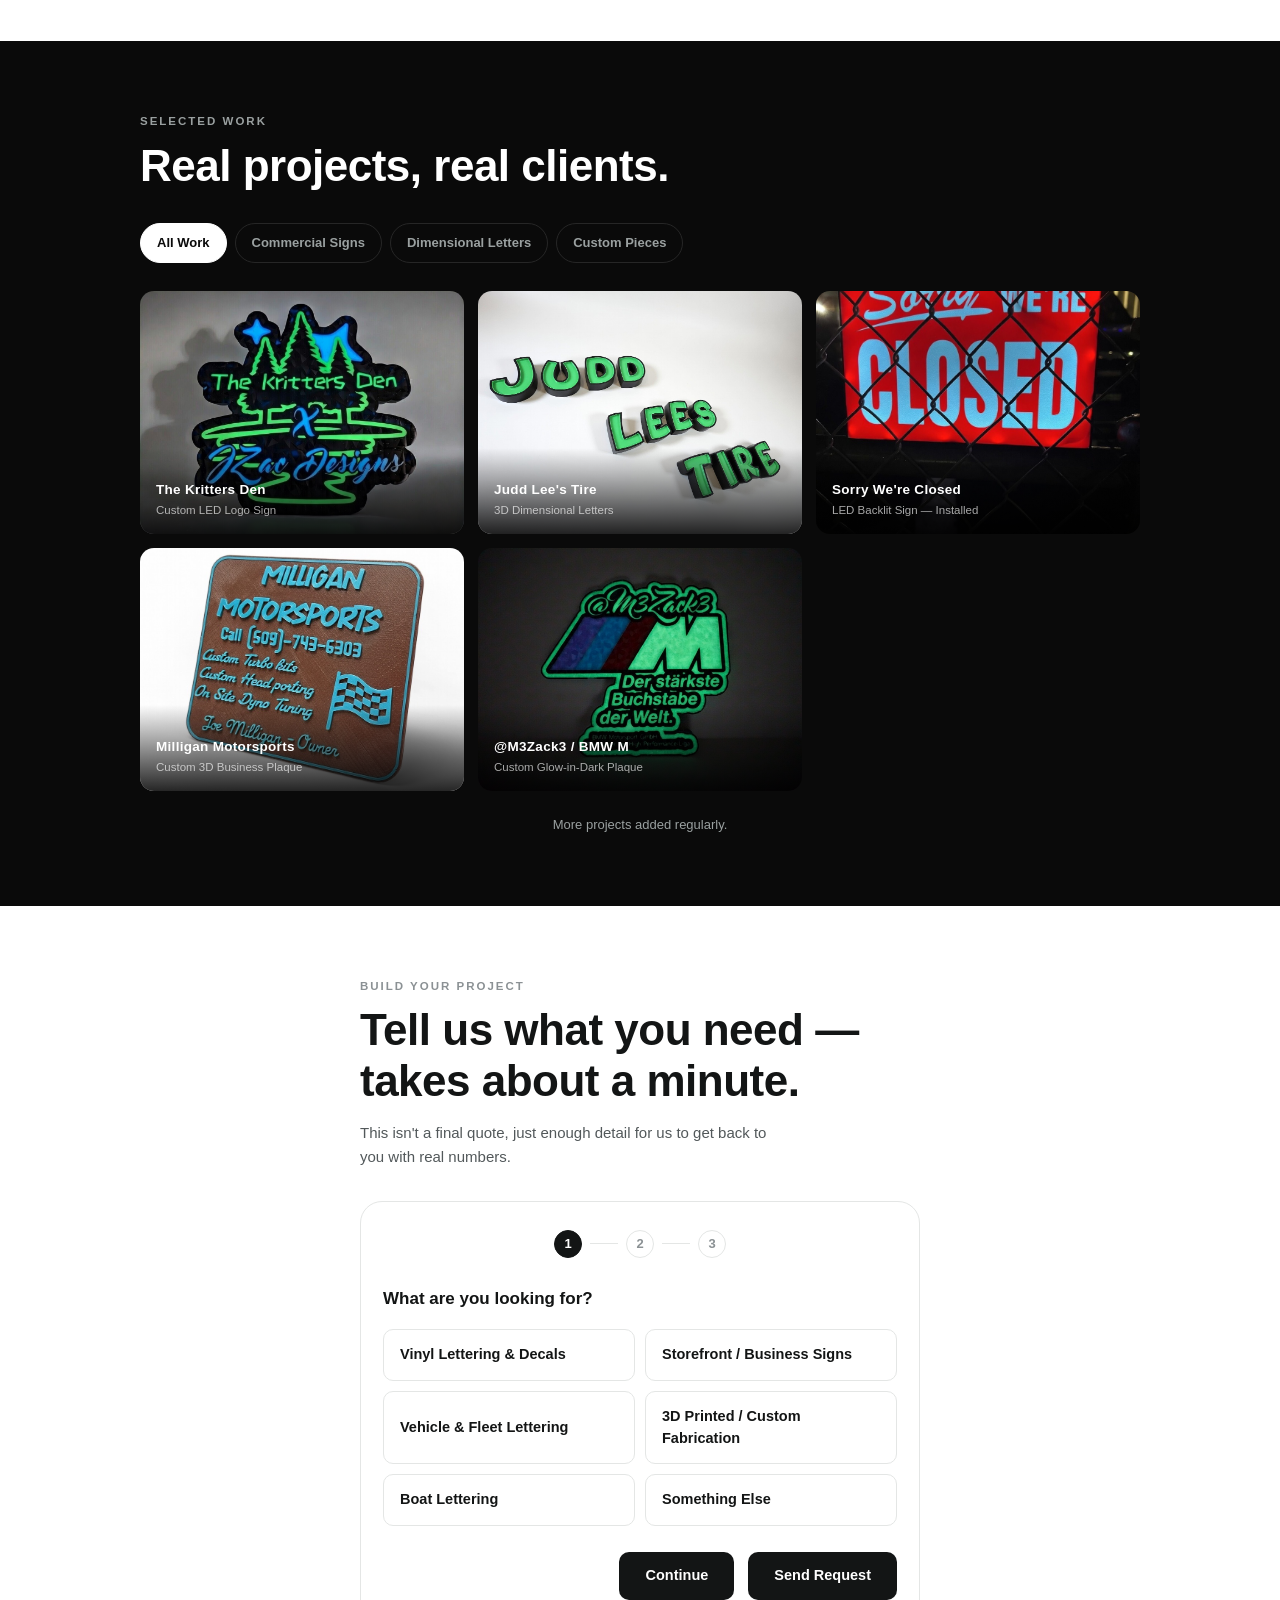
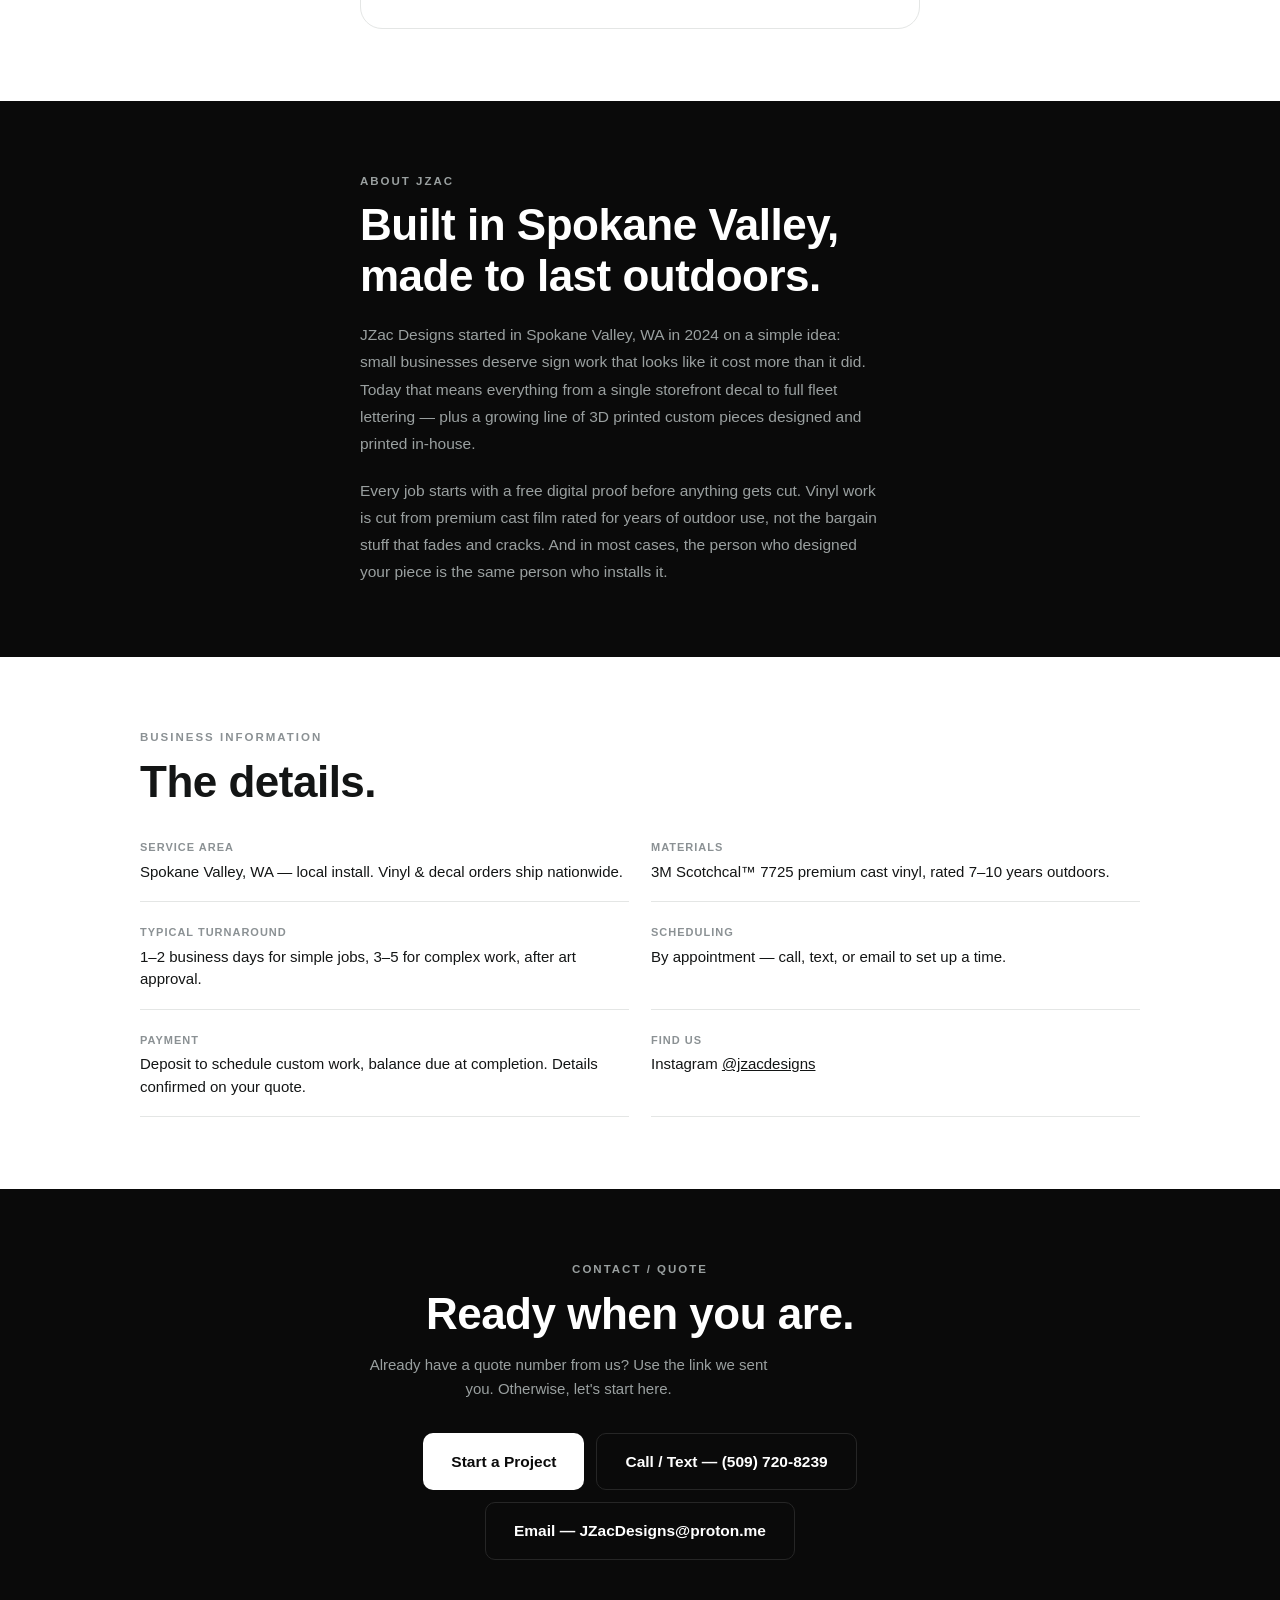
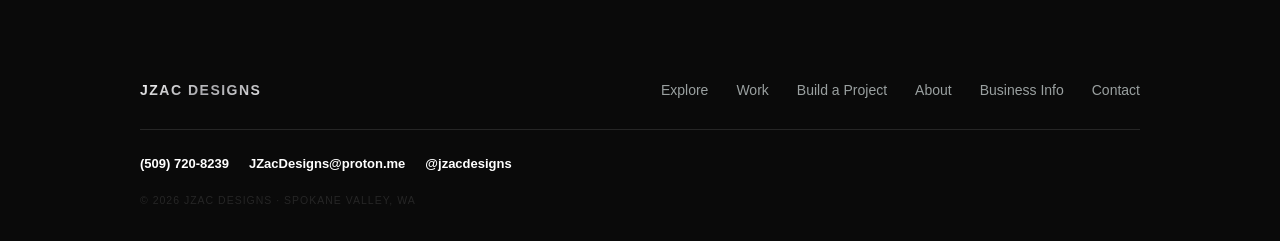
==== commit 98a0adb1: "Add interactive digital card homepage with real project portfolio New root index.html: 3D card-flip " ====
--- a/index.html
+++ b/index.html
@@ -4,17 +4,11 @@
 <meta charset="UTF-8">
 <meta name="viewport" content="width=device-width, initial-scale=1.0">
 
-<!-- ══════════════════════════════════════════════════════════════
-     SEO / SHARE PREVIEW — edit here if you ever change site-wide
-     title or description. Per-quote details are NOT edited here —
-     see script.js for that.
-     ══════════════════════════════════════════════════════════════ -->
-<title>JZac Designs Quote / Estimate</title>
-<meta name="description" content="Review and approve your custom JZac Designs quote for vinyl lettering, signs, graphics, decals, and custom design work.">
-<meta name="robots" content="noindex, nofollow">
+<title>JZac Designs — Custom Vinyl, Signs &amp; 3D Design</title>
+<meta name="description" content="JZac Designs — custom vinyl lettering, storefront &amp; vehicle signage, and 3D printed design in Spokane Valley, WA. View our work, save our card, or start a project.">
 <meta property="og:type" content="website">
-<meta property="og:title" content="JZac Designs Quote / Estimate">
-<meta property="og:description" content="Review and approve your custom JZac Designs quote for vinyl lettering, signs, graphics, decals, and custom design work.">
+<meta property="og:title" content="JZac Designs — Custom Vinyl, Signs &amp; 3D Design">
+<meta property="og:description" content="Custom vinyl lettering, storefront &amp; vehicle signage, and 3D printed design in Spokane Valley, WA.">
 <meta name="theme-color" content="#0a0a0a">
 <link rel="icon" href="data:image/svg+xml,%3Csvg xmlns='http://www.w3.org/2000/svg' viewBox='0 0 64 64'%3E%3Crect width='64' height='64' rx='12' fill='%230a0a0a'/%3E%3Ctext x='32' y='44' font-family='Arial,sans-serif' font-weight='800' font-size='34' fill='%23ffffff' text-anchor='middle'%3EJ%3C/text%3E%3C/svg%3E">
 
@@ -23,166 +17,323 @@
 <body>
 
 <!-- ══════════════════════════════════════════════════════════════
-     HERO / BRAND HEADER
-     ══════════════════════════════════════════════════════════════ -->
-<header class="hero">
+     STICKY NAV (fades in after the card intro)
+     ══════════════════════════════════════════════════════════════ -->
+<header class="nav" id="siteNav">
+  <div class="nav-inner">
+    <a href="#top" class="nav-brand">JZAC DESIGNS</a>
+    <button class="nav-toggle" id="navToggle" aria-expanded="false" aria-controls="navMenu">
+      <span></span><span></span><span></span>
+    </button>
+  </div>
+</header>
+
+<!-- Kept outside .nav on purpose: .nav is transformed for its show/hide
+     slide, which would otherwise become the containing block for this
+     fixed-position menu and break its inset percentages. -->
+<nav class="nav-menu" id="navMenu">
+  <a href="#explore">Explore</a>
+  <a href="#work">Work</a>
+  <a href="#build">Build a Project</a>
+  <a href="#about">About</a>
+  <a href="#contact">Contact</a>
+</nav>
+
+<main id="top">
+
+<!-- ══════════════════════════════════════════════════════════════
+     1. INTERACTIVE DIGITAL CARD
+     ══════════════════════════════════════════════════════════════ -->
+<section class="card-hero">
+  <div class="noise-overlay"></div>
+  <div class="card-scene">
+    <button class="card-flip" id="cardFlip" aria-label="Tap to reveal the JZac Designs card">
+      <div class="card-face card-back">
+        <span class="card-mark">J</span>
+        <span class="card-tap-hint">Tap to open</span>
+      </div>
+      <div class="card-face card-front">
+        <div class="card-wordmark">JZAC DESIGNS</div>
+        <p class="card-tagline">Custom Vinyl &bull; Signs &bull; Graphics &bull; 3D Printed Design</p>
+        <div class="card-divider"></div>
+        <p class="card-loc">Spokane Valley, WA &nbsp;&middot;&nbsp; Est. 2024</p>
+      </div>
+    </button>
+  </div>
+
+  <p class="card-intro-line">This is our card. Save it, share it, or see what we build.</p>
+
+  <div class="card-actions">
+    <button class="pill-btn pill-primary" id="btnSaveContact">
+      <span>Save Contact</span>
+    </button>
+    <button class="pill-btn" id="btnShare">
+      <span>Share</span>
+    </button>
+  </div>
+
+  <div class="card-quicklinks">
+    <a href="#work" class="quicklink">See Our Work</a>
+    <a href="#build" class="quicklink">Start a Project</a>
+  </div>
+
+  <a href="#explore" class="scroll-cue" aria-label="Scroll to explore">
+    <span></span>
+  </a>
+</section>
+
+<!-- ══════════════════════════════════════════════════════════════
+     2. EXPLORE JZAC
+     ══════════════════════════════════════════════════════════════ -->
+<section class="section" id="explore">
   <div class="wrap">
-    <div class="wordmark">JZAC DESIGNS</div>
-    <p class="tagline">Custom Vinyl &bull; Signs &bull; Graphics &bull; 3D Printed Design</p>
-
-    <div class="hero-rule"></div>
-
-    <h1 class="page-title">Quote / Estimate</h1>
-    <p class="hero-intro">Review your project estimate below. When you&rsquo;re ready, approve the quote or contact us with any questions.</p>
-
-    <div class="hero-meta">
-      <div class="hero-chip">
-        <span class="hero-chip-label">Quote #</span>
-        <span class="hero-chip-value" id="heroQuoteNumber">&mdash;</span>
-      </div>
-      <div class="hero-chip">
-        <span class="hero-chip-label">Prepared for</span>
-        <span class="hero-chip-value" id="heroCustomerName">&mdash;</span>
-      </div>
-    </div>
-  </div>
-</header>
-
-<main class="wrap">
-
-  <!-- ════════════════════════════════════════════════════════════
-       QUOTE SUMMARY CARD
-       ════════════════════════════════════════════════════════════ -->
-  <section class="card card-overlap" aria-labelledby="summary-h">
-    <h2 id="summary-h" class="card-title">Quote Summary</h2>
-    <dl class="summary-grid">
-      <div class="summary-row"><dt>Quote Number</dt><dd id="sQuoteNumber">&mdash;</dd></div>
-      <div class="summary-row"><dt>Customer Name</dt><dd id="sCustomerName">&mdash;</dd></div>
-      <div class="summary-row"><dt>Project Type</dt><dd id="sProjectType">&mdash;</dd></div>
-      <div class="summary-row"><dt>Date Issued</dt><dd id="sDateIssued">&mdash;</dd></div>
-      <div class="summary-row"><dt>Quote Valid Until</dt><dd id="sValidUntil">&mdash;</dd></div>
-      <div class="summary-row"><dt>Estimated Turnaround</dt><dd id="sTurnaround">&mdash;</dd></div>
-      <div class="summary-row"><dt>Location / Shipping</dt><dd id="sLocation">&mdash;</dd></div>
-      <div class="summary-row"><dt>Prepared By</dt><dd id="sPreparedBy">&mdash;</dd></div>
-    </dl>
-  </section>
-
-  <!-- ════════════════════════════════════════════════════════════
-       PROJECT SCOPE
-       ════════════════════════════════════════════════════════════ -->
-  <section class="card" aria-labelledby="scope-h">
-    <h2 id="scope-h" class="card-title">Project Scope</h2>
-
-    <p class="scope-description" id="scopeDescription">&nbsp;</p>
-
-    <div class="scope-block">
-      <h3 class="scope-h">Included in This Project</h3>
-      <ul class="check-list" id="scopeIncluded"></ul>
-    </div>
-
-    <div class="scope-block">
-      <h3 class="scope-h">Materials</h3>
-      <ul class="check-list" id="scopeMaterials"></ul>
-    </div>
-
-    <div class="scope-block">
-      <h3 class="scope-h">Install / Shipping Notes</h3>
-      <p class="scope-text" id="scopeInstallNotes">&nbsp;</p>
-    </div>
-
-    <div class="scope-block scope-callout">
-      <h3 class="scope-h">What We Need From You</h3>
-      <p class="scope-text" id="scopeCustomerRequirements">&nbsp;</p>
-    </div>
-  </section>
-
-  <!-- ════════════════════════════════════════════════════════════
-       LINE ITEM PRICING
-       ════════════════════════════════════════════════════════════ -->
-  <section class="card" aria-labelledby="pricing-h">
-    <h2 id="pricing-h" class="card-title">Pricing</h2>
-
-    <table class="quote-table">
-      <thead>
-        <tr>
-          <th>Item</th>
-          <th>Description</th>
-          <th class="num">Qty</th>
-          <th class="num">Price</th>
-          <th class="num">Line Total</th>
-        </tr>
-      </thead>
-      <tbody id="lineItemsBody">
-        <!-- rows injected by script.js from QUOTE.lineItems -->
-      </tbody>
-    </table>
-
-    <div class="totals">
-      <div class="totals-row"><span>Subtotal</span><span id="sumSubtotal">&mdash;</span></div>
-      <div class="totals-row"><span id="sumTaxLabel">Tax</span><span id="sumTax">&mdash;</span></div>
-      <div class="totals-row" id="sumFeeRow" hidden><span id="sumFeeLabel">Fee</span><span id="sumFee">&mdash;</span></div>
-      <div class="totals-row totals-total"><span>Total Estimate</span><span id="sumTotal">&mdash;</span></div>
-    </div>
-
-    <div class="deposit-box">
-      <div class="deposit-label" id="sumDepositLabel">Deposit Due at Approval</div>
-      <div class="deposit-amount" id="sumDeposit">&mdash;</div>
-      <div class="balance-note">Balance of <span id="sumBalance">&mdash;</span> due at completion</div>
-    </div>
-  </section>
-
-  <!-- ════════════════════════════════════════════════════════════
-       WHAT HAPPENS NEXT
-       ════════════════════════════════════════════════════════════ -->
-  <section class="card" aria-labelledby="next-h">
-    <h2 id="next-h" class="card-title">What Happens Next</h2>
-    <ol class="steps">
-      <li><span class="step-num">1</span><span>Approve this quote using the button below (or reply by email, call, or text).</span></li>
-      <li><span class="step-num">2</span><span>We confirm final details and collect your deposit to schedule the job.</span></li>
-      <li><span class="step-num">3</span><span>We get to work &mdash; you&rsquo;ll hear from us with updates until it&rsquo;s installed or shipped.</span></li>
-    </ol>
-  </section>
-
-  <!-- ════════════════════════════════════════════════════════════
-       APPROVAL / CONTACT CTA
-       ════════════════════════════════════════════════════════════ -->
-  <section class="card" aria-labelledby="cta-h">
-    <h2 id="cta-h" class="card-title">Ready to Move Forward?</h2>
-
-    <div class="cta-grid">
-      <a id="btnApprove" class="btn btn-primary" href="mailto:JZacDesigns@proton.me?subject=Quote%20Approval%20-%20JZac%20Designs&body=I%20approve%20this%20quote%20and%20would%20like%20to%20move%20forward.">
-        <span class="btn-title">Approve Quote</span>
-      </a>
-
-      <a id="btnQuestion" class="btn btn-secondary" href="mailto:JZacDesigns@proton.me?subject=Question%20About%20My%20Quote%20-%20JZac%20Designs&body=I%20have%20a%20question%20about%20my%20quote.">
-        <span class="btn-title">Ask a Question</span>
-      </a>
-
-      <a class="btn btn-secondary" href="tel:+15097208239">
-        <span class="btn-title">Call / Text JZac Designs</span>
-        <span class="btn-sub">(509) 720-8239</span>
-      </a>
-
-      <a class="btn btn-secondary" href="mailto:JZacDesigns@proton.me">
-        <span class="btn-title">Email JZac Designs</span>
-        <span class="btn-sub">JZacDesigns@proton.me</span>
-      </a>
-    </div>
-  </section>
-
-  <!-- ════════════════════════════════════════════════════════════
-       TERMS & NOTES
-       ════════════════════════════════════════════════════════════ -->
-  <section class="card card-muted" aria-labelledby="terms-h">
-    <h2 id="terms-h" class="card-title">Terms &amp; Notes</h2>
-    <ul class="terms-list">
-      <li>Estimates may change if project scope, materials, or sizing change after approval.</li>
-      <li>Production begins once the quote is approved and any required deposit is received.</li>
-      <li>Please double-check spelling, sizing, colors, and placement before approving &mdash; production starts from what&rsquo;s approved here.</li>
-      <li>Custom work is made specifically for your project and is generally non-refundable once production has started.</li>
-      <li>Outdoor vinyl lifespan varies with material, surface prep, weather exposure, and care &mdash; ask us if you&rsquo;d like specifics for your application.</li>
-    </ul>
-  </section>
+    <p class="eyebrow">Explore JZAC</p>
+    <h2 class="section-title">Everything we build, in four categories.</h2>
+
+    <div class="explore-grid">
+      <a href="#work" data-filter="commercial" class="explore-card">
+        <span class="explore-num">01</span>
+        <h3>Vinyl &amp; Signage</h3>
+        <p>Storefront lettering, vehicle &amp; fleet graphics, USDOT compliance, decals, and custom signs — cut from premium vinyl and installed to last.</p>
+      </a>
+      <a href="#build" class="explore-card">
+        <span class="explore-num">02</span>
+        <h3>Design</h3>
+        <p>Free digital proofs, logo vectorization, and layout work on every job before a single cut is made.</p>
+      </a>
+      <a href="#work" data-filter="fabrication" class="explore-card">
+        <span class="explore-num">03</span>
+        <h3>3D Design &amp; Fabrication</h3>
+        <p>3D printed dimensional letters, plaques, and display pieces — designed and printed in-house.</p>
+      </a>
+      <a href="#build" class="explore-card">
+        <span class="explore-num">04</span>
+        <h3>Custom Products</h3>
+        <p>One-off builds for boats, events, and personal projects. If you can describe it, we can probably make it.</p>
+      </a>
+    </div>
+  </div>
+</section>
+
+<!-- ══════════════════════════════════════════════════════════════
+     3. SELECTED WORK / PORTFOLIO
+     ══════════════════════════════════════════════════════════════ -->
+<section class="section section-dark" id="work">
+  <div class="wrap">
+    <p class="eyebrow">Selected Work</p>
+    <h2 class="section-title">Real projects, real clients.</h2>
+
+    <div class="filter-row" id="filterRow">
+      <button class="filter-pill is-active" data-filter="all">All Work</button>
+      <button class="filter-pill" data-filter="commercial">Commercial Signs</button>
+      <button class="filter-pill" data-filter="fabrication">Dimensional Letters</button>
+      <button class="filter-pill" data-filter="custom">Custom Pieces</button>
+    </div>
+
+    <div class="portfolio-grid" id="portfolioGrid">
+      <!-- Kritters Den -->
+      <button class="portfolio-card" data-filter="commercial" data-project="krittersDen">
+        <img src="photos/kritters-den-lit.jpg" alt="The Kritters Den custom LED logo sign, lit in green and blue">
+        <span class="portfolio-caption">
+          <span class="pc-client">The Kritters Den</span>
+          <span class="pc-type">Custom LED Logo Sign</span>
+        </span>
+      </button>
+
+      <!-- Judd Lee's Tire -->
+      <button class="portfolio-card" data-filter="fabrication" data-project="juddLees">
+        <img src="photos/judd-lees-tire-full-layout.jpg" alt="Judd Lee's Tire full 3D dimensional letter set">
+        <span class="portfolio-caption">
+          <span class="pc-client">Judd Lee's Tire</span>
+          <span class="pc-type">3D Dimensional Letters</span>
+        </span>
+      </button>
+
+      <!-- Sorry We're Closed -->
+      <button class="portfolio-card" data-filter="commercial" data-project="sorryClosed">
+        <img src="photos/sorry-were-closed-installed.jpg" alt="Sorry We're Closed LED backlit sign installed">
+        <span class="portfolio-caption">
+          <span class="pc-client">Sorry We're Closed</span>
+          <span class="pc-type">LED Backlit Sign &mdash; Installed</span>
+        </span>
+      </button>
+
+      <!-- Milligan Motorsports -->
+      <button class="portfolio-card" data-filter="commercial" data-project="milligan">
+        <img src="photos/milligan-motorsports-plaque.jpg" alt="Milligan Motorsports custom 3D business plaque">
+        <span class="portfolio-caption">
+          <span class="pc-client">Milligan Motorsports</span>
+          <span class="pc-type">Custom 3D Business Plaque</span>
+        </span>
+      </button>
+
+      <!-- BMW M -->
+      <button class="portfolio-card" data-filter="custom" data-project="bmwM">
+        <img src="photos/bmw-m-plaque.jpg" alt="BMW M custom glow-in-dark plaque for @M3Zack3">
+        <span class="portfolio-caption">
+          <span class="pc-client">@M3Zack3 / BMW M</span>
+          <span class="pc-type">Custom Glow-in-Dark Plaque</span>
+        </span>
+      </button>
+    </div>
+
+    <p class="portfolio-note">More projects added regularly.</p>
+  </div>
+</section>
+
+<!-- Lightbox -->
+<div class="lightbox" id="lightbox" aria-hidden="true">
+  <button class="lightbox-close" id="lightboxClose" aria-label="Close">&times;</button>
+  <button class="lightbox-nav lightbox-prev" id="lightboxPrev" aria-label="Previous photo">&#8249;</button>
+  <button class="lightbox-nav lightbox-next" id="lightboxNext" aria-label="Next photo">&#8250;</button>
+  <div class="lightbox-body">
+    <img id="lightboxImg" src="" alt="">
+    <div class="lightbox-caption">
+      <div class="lc-client" id="lightboxClient"></div>
+      <div class="lc-desc" id="lightboxDesc"></div>
+    </div>
+  </div>
+</div>
+
+<!-- ══════════════════════════════════════════════════════════════
+     4. BUILD YOUR PROJECT (quote funnel)
+     ══════════════════════════════════════════════════════════════ -->
+<section class="section" id="build">
+  <div class="wrap wrap-narrow">
+    <p class="eyebrow">Build Your Project</p>
+    <h2 class="section-title">Tell us what you need — takes about a minute.</h2>
+    <p class="section-sub">This isn't a final quote, just enough detail for us to get back to you with real numbers.</p>
+
+    <div class="funnel-card">
+      <div class="funnel-progress">
+        <span class="fp-step is-active" data-step="1">1</span>
+        <span class="fp-line"></span>
+        <span class="fp-step" data-step="2">2</span>
+        <span class="fp-line"></span>
+        <span class="fp-step" data-step="3">3</span>
+      </div>
+
+      <form id="funnelForm">
+        <!-- Step 1 -->
+        <div class="funnel-step is-active" data-step="1">
+          <h3 class="funnel-h">What are you looking for?</h3>
+          <div class="option-grid" id="projectTypeGrid">
+            <button type="button" class="option-card" data-value="Vinyl Lettering &amp; Decals">Vinyl Lettering &amp; Decals</button>
+            <button type="button" class="option-card" data-value="Storefront / Business Signs">Storefront / Business Signs</button>
+            <button type="button" class="option-card" data-value="Vehicle &amp; Fleet Lettering">Vehicle &amp; Fleet Lettering</button>
+            <button type="button" class="option-card" data-value="3D Printed / Custom Fabrication">3D Printed / Custom Fabrication</button>
+            <button type="button" class="option-card" data-value="Boat Lettering">Boat Lettering</button>
+            <button type="button" class="option-card" data-value="Something Else">Something Else</button>
+          </div>
+        </div>
+
+        <!-- Step 2 -->
+        <div class="funnel-step" data-step="2">
+          <h3 class="funnel-h">Tell us about it</h3>
+          <label class="field-label" for="fProjectDesc">Project description</label>
+          <textarea class="field-input" id="fProjectDesc" rows="4" placeholder="What's the project? Size, quantity, colors, where it's going — whatever you know."></textarea>
+          <label class="field-label" for="fTimeline">Timeline</label>
+          <input class="field-input" id="fTimeline" type="text" placeholder="e.g. no rush, or need it by a specific date">
+        </div>
+
+        <!-- Step 3 -->
+        <div class="funnel-step" data-step="3">
+          <h3 class="funnel-h">How do we reach you?</h3>
+          <label class="field-label" for="fName">Name</label>
+          <input class="field-input" id="fName" type="text" required autocomplete="name">
+          <label class="field-label" for="fPhone">Phone</label>
+          <input class="field-input" id="fPhone" type="tel" autocomplete="tel">
+          <label class="field-label" for="fEmail">Email</label>
+          <input class="field-input" id="fEmail" type="email" required autocomplete="email">
+        </div>
+
+        <div class="funnel-nav">
+          <button type="button" class="btn-text" id="funnelBack" hidden>Back</button>
+          <button type="button" class="btn-solid" id="funnelNext">Continue</button>
+          <a class="btn-solid" id="funnelSend" href="mailto:JZacDesigns@proton.me" hidden>Send Request</a>
+        </div>
+      </form>
+    </div>
+  </div>
+</section>
+
+<!-- ══════════════════════════════════════════════════════════════
+     5. ABOUT JZAC
+     ══════════════════════════════════════════════════════════════ -->
+<section class="section section-dark" id="about">
+  <div class="wrap wrap-narrow">
+    <p class="eyebrow">About JZAC</p>
+    <h2 class="section-title">Built in Spokane Valley, made to last outdoors.</h2>
+    <p class="about-text">
+      JZac Designs started in Spokane Valley, WA in 2024 on a simple idea: small businesses deserve sign work
+      that looks like it cost more than it did. Today that means everything from a single storefront decal to
+      full fleet lettering — plus a growing line of 3D printed custom pieces designed and printed in-house.
+    </p>
+    <p class="about-text">
+      Every job starts with a free digital proof before anything gets cut. Vinyl work is cut from premium
+      cast film rated for years of outdoor use, not the bargain stuff that fades and cracks. And in most cases,
+      the person who designed your piece is the same person who installs it.
+    </p>
+  </div>
+</section>
+
+<!-- ══════════════════════════════════════════════════════════════
+     6. BUSINESS INFORMATION
+     ══════════════════════════════════════════════════════════════ -->
+<section class="section" id="business">
+  <div class="wrap">
+    <p class="eyebrow">Business Information</p>
+    <h2 class="section-title">The details.</h2>
+
+    <div class="info-grid">
+      <div class="info-item">
+        <span class="info-label">Service Area</span>
+        <span class="info-value">Spokane Valley, WA &mdash; local install. Vinyl &amp; decal orders ship nationwide.</span>
+      </div>
+      <div class="info-item">
+        <span class="info-label">Materials</span>
+        <span class="info-value">3M Scotchcal&trade; 7725 premium cast vinyl, rated 7&ndash;10 years outdoors.</span>
+      </div>
+      <div class="info-item">
+        <span class="info-label">Typical Turnaround</span>
+        <span class="info-value">1&ndash;2 business days for simple jobs, 3&ndash;5 for complex work, after art approval.</span>
+      </div>
+      <div class="info-item">
+        <span class="info-label">Scheduling</span>
+        <span class="info-value">By appointment &mdash; call, text, or email to set up a time.</span>
+      </div>
+      <div class="info-item">
+        <span class="info-label">Payment</span>
+        <span class="info-value">Deposit to schedule custom work, balance due at completion. Details confirmed on your quote.</span>
+      </div>
+      <div class="info-item">
+        <span class="info-label">Find Us</span>
+        <span class="info-value">Instagram <a href="https://instagram.com/jzacdesigns" target="_blank" rel="noopener">@jzacdesigns</a></span>
+      </div>
+    </div>
+  </div>
+</section>
+
+<!-- ══════════════════════════════════════════════════════════════
+     7. CONTACT / QUOTE
+     ══════════════════════════════════════════════════════════════ -->
+<section class="section section-dark" id="contact">
+  <div class="wrap wrap-narrow" style="text-align:center">
+    <p class="eyebrow">Contact / Quote</p>
+    <h2 class="section-title">Ready when you are.</h2>
+    <p class="section-sub">Already have a quote number from us? Use the link we sent you. Otherwise, let's start here.</p>
+
+    <div class="contact-actions">
+      <a href="#build" class="btn-solid btn-large">Start a Project</a>
+      <a href="tel:+15097208239" class="btn-outline btn-large">
+        Call / Text &mdash; (509) 720-8239
+      </a>
+      <a href="mailto:JZacDesigns@proton.me" class="btn-outline btn-large">
+        Email &mdash; JZacDesigns@proton.me
+      </a>
+    </div>
+  </div>
+</section>
 
 </main>
 
@@ -191,13 +342,27 @@
      ══════════════════════════════════════════════════════════════ -->
 <footer class="site-footer">
   <div class="wrap footer-wrap">
+    <div class="footer-top">
+      <div class="footer-brand">JZAC DESIGNS</div>
+      <nav class="footer-links">
+        <a href="#explore">Explore</a>
+        <a href="#work">Work</a>
+        <a href="#build">Build a Project</a>
+        <a href="#about">About</a>
+        <a href="#business">Business Info</a>
+        <a href="#contact">Contact</a>
+      </nav>
+    </div>
     <div class="footer-row">
       <a href="tel:+15097208239" class="footer-link">(509) 720-8239</a>
       <a href="mailto:JZacDesigns@proton.me" class="footer-link">JZacDesigns@proton.me</a>
-    </div>
-    <p class="footer-copy">&copy; 2026 JZac Designs &middot; Spokane, WA</p>
+      <a href="https://instagram.com/jzacdesigns" class="footer-link" target="_blank" rel="noopener">@jzacdesigns</a>
+    </div>
+    <p class="footer-copy">&copy; 2026 JZac Designs &middot; Spokane Valley, WA</p>
   </div>
 </footer>
+
+<div class="toast" id="toast"></div>
 
 <script src="script.js"></script>
 </body>
--- a/styles.css
+++ b/styles.css
@@ -1,46 +1,41 @@
 /* ══════════════════════════════════════════════════════════════
-   JZAC DESIGNS — QUOTE PAGE STYLES
-   Design tokens live in :root below. Change colors/spacing there
-   and they cascade through the whole page.
+   JZAC DESIGNS — DIGITAL CARD / PORTFOLIO SITE
+   Design tokens in :root. Same black + chrome brand as the rest
+   of JZac Designs' materials.
    ══════════════════════════════════════════════════════════════ */
 
 :root {
-  /* brand colors */
   --black: #0a0a0a;
-  --charcoal: #151718;
-  --line-dark: #2a2d2e;
+  --charcoal: #141414;
+  --charcoal-2: #1b1b1b;
+  --line-dark: #262626;
   --paper: #ffffff;
   --paper-soft: #f6f7f6;
   --ink: #131515;
   --ink-soft: #52585a;
   --muted: #8b9194;
   --muted-on-dark: #9aa0a0;
-
-  /* chrome / metallic accent — matches the live site's brand wordmark */
+  --border: #e4e6e5;
+
   --chrome-gradient: linear-gradient(160deg, #ffffff 0%, #a8a8ac 55%, #e8e8ea 100%);
-  --chrome-mid: #8a8a8e;
-  --highlight-tint: #f2f2f3;
-  --highlight-line: #c9c9cc;
-  --border: #e4e6e5;
-
-  /* layout */
-  --maxw: 640px;
-  --radius-lg: 20px;
+
+  --maxw: 1080px;
+  --maxw-narrow: 640px;
+  --radius-lg: 22px;
   --radius: 14px;
   --radius-sm: 10px;
-  --shadow-card: 0 24px 48px -28px rgba(0, 0, 0, 0.35);
-
-  /* type */
+  --shadow-card: 0 24px 60px -24px rgba(0, 0, 0, 0.5);
+
   --font: -apple-system, BlinkMacSystemFont, 'Segoe UI', 'Helvetica Neue', Helvetica, Arial, sans-serif;
 }
 
 *, *::before, *::after { box-sizing: border-box; margin: 0; padding: 0; }
 
-html { background: var(--black); -webkit-text-size-adjust: 100%; }
+html { background: var(--black); scroll-behavior: smooth; -webkit-text-size-adjust: 100%; }
 
 body {
   font-family: var(--font);
-  background: var(--paper-soft);
+  background: var(--paper);
   color: var(--ink);
   line-height: 1.5;
   font-size: 16px;
@@ -49,27 +44,112 @@
 
 img { max-width: 100%; display: block; }
 a { color: inherit; }
+button { font: inherit; cursor: pointer; }
 ul, ol { list-style: none; }
 
-.wrap {
+.wrap { max-width: var(--maxw); margin: 0 auto; padding-left: 20px; padding-right: 20px; }
+.wrap-narrow { max-width: var(--maxw-narrow); }
+
+/* ── Sticky nav ────────────────────────────────────────────── */
+
+.nav {
+  position: sticky;
+  top: 0;
+  z-index: 100;
+  background: rgba(10, 10, 10, 0.88);
+  backdrop-filter: blur(10px);
+  -webkit-backdrop-filter: blur(10px);
+  border-bottom: 1px solid var(--line-dark);
+  transform: translateY(-100%);
+  transition: transform 0.3s ease;
+}
+
+.nav.is-visible { transform: translateY(0); }
+
+.nav-inner {
   max-width: var(--maxw);
   margin: 0 auto;
-  padding-left: 20px;
-  padding-right: 20px;
-}
-
-/* ── Hero ──────────────────────────────────────────────────── */
-
-.hero {
+  padding: 14px 20px;
+  display: flex;
+  align-items: center;
+  justify-content: space-between;
+}
+
+.nav-brand {
+  font-size: 13px;
+  font-weight: 800;
+  letter-spacing: 1.5px;
+  color: #fff;
+  text-decoration: none;
+  background: var(--chrome-gradient);
+  -webkit-background-clip: text;
+  background-clip: text;
+  -webkit-text-fill-color: transparent;
+}
+
+.nav-toggle {
+  display: flex;
+  flex-direction: column;
+  gap: 5px;
+  background: none;
+  border: none;
+  padding: 8px;
+  z-index: 101;
+}
+
+.nav-toggle span {
+  width: 20px;
+  height: 2px;
+  background: #fff;
+  transition: transform 0.25s ease, opacity 0.25s ease;
+}
+
+.nav-toggle[aria-expanded="true"] span:nth-child(1) { transform: translateY(7px) rotate(45deg); }
+.nav-toggle[aria-expanded="true"] span:nth-child(2) { opacity: 0; }
+.nav-toggle[aria-expanded="true"] span:nth-child(3) { transform: translateY(-7px) rotate(-45deg); }
+
+.nav-menu {
+  position: fixed;
+  inset: 0 0 0 30%;
+  z-index: 150;
   background: var(--black);
-  color: #fff;
-  padding: 48px 0 88px;
+  display: flex;
+  flex-direction: column;
+  justify-content: center;
+  gap: 6px;
+  padding: 20px 32px;
+  transform: translateX(100%);
+  transition: transform 0.3s ease;
+  border-left: 1px solid var(--line-dark);
+}
+
+.nav-menu.is-open { transform: translateX(0); }
+
+.nav-menu a {
+  font-size: 22px;
+  font-weight: 700;
+  color: #fff;
+  text-decoration: none;
+  padding: 12px 0;
+  border-bottom: 1px solid var(--line-dark);
+}
+
+/* ── Card hero ─────────────────────────────────────────────── */
+
+.card-hero {
+  min-height: 100svh;
+  background: var(--black);
+  color: #fff;
+  display: flex;
+  flex-direction: column;
+  align-items: center;
+  justify-content: center;
+  padding: 90px 20px 40px;
   position: relative;
   overflow: hidden;
 }
 
-.hero::after {
-  content: '';
+.noise-overlay {
   position: absolute;
   inset: 0;
   background-image: url("data:image/svg+xml,%3Csvg xmlns='http://www.w3.org/2000/svg' width='200' height='200'%3E%3Cfilter id='n'%3E%3CfeTurbulence type='fractalNoise' baseFrequency='0.75' numOctaves='4' stitchTiles='stitch'/%3E%3C/filter%3E%3Crect width='200' height='200' filter='url(%23n)' opacity='1'/%3E%3C/svg%3E");
@@ -77,534 +157,690 @@
   pointer-events: none;
 }
 
-.wordmark {
-  font-size: 15px;
+.card-scene {
+  width: 100%;
+  max-width: 320px;
+  aspect-ratio: 3 / 4;
+  perspective: 1400px;
+}
+
+.card-flip {
+  position: relative;
+  width: 100%;
+  height: 100%;
+  transform-style: preserve-3d;
+  transition: transform 0.9s cubic-bezier(0.4, 0.15, 0.2, 1);
+  background: none;
+  border: none;
+  padding: 0;
+}
+
+.card-flip.is-flipped { transform: rotateY(180deg); }
+
+.card-face {
+  position: absolute;
+  inset: 0;
+  backface-visibility: hidden;
+  -webkit-backface-visibility: hidden;
+  border-radius: var(--radius-lg);
+  border: 1px solid var(--line-dark);
+  display: flex;
+  flex-direction: column;
+  align-items: center;
+  justify-content: center;
+  text-align: center;
+  padding: 32px 24px;
+  box-shadow: var(--shadow-card);
+}
+
+.card-back { background: var(--charcoal); }
+
+.card-mark {
+  font-size: 64px;
   font-weight: 800;
-  letter-spacing: 2px;
-  color: #fff; /* fallback for browsers without background-clip: text */
   background: var(--chrome-gradient);
   -webkit-background-clip: text;
   background-clip: text;
   -webkit-text-fill-color: transparent;
-  display: inline-block;
-  position: relative;
-}
-
-/* Animated sheen sweep, layered on top of the chrome-clipped text below */
-.wordmark::after {
-  content: 'JZAC DESIGNS';
-  position: absolute;
-  inset: 0;
-  background: linear-gradient(105deg, transparent 35%, rgba(255, 255, 255, 0.75) 50%, transparent 65%);
-  background-size: 250% 100%;
-  -webkit-background-clip: text;
-  background-clip: text;
-  -webkit-text-fill-color: transparent;
-  animation: shimmer 5s ease-in-out infinite;
-}
-
-@keyframes shimmer {
-  0%, 100% { background-position: 200% 0; }
-  50% { background-position: -50% 0; }
-}
-
-@media (prefers-reduced-motion: reduce) {
-  .wordmark::after { animation: none; }
-}
-
-.tagline {
-  margin-top: 10px;
-  font-size: 11.5px;
-  letter-spacing: 1.5px;
+}
+
+.card-tap-hint {
+  margin-top: 18px;
+  font-size: 11px;
+  letter-spacing: 2px;
   text-transform: uppercase;
   color: var(--muted-on-dark);
 }
 
-.hero-rule {
-  height: 1px;
-  background: var(--line-dark);
-  margin: 28px 0 26px;
-}
-
-.page-title {
-  font-size: 34px;
+.card-front {
+  background: var(--charcoal);
+  transform: rotateY(180deg);
+}
+
+.card-wordmark {
+  font-size: 26px;
   font-weight: 800;
-  letter-spacing: -0.5px;
-  line-height: 1.1;
-}
-
-.hero-intro {
-  margin-top: 14px;
-  max-width: 46ch;
-  font-size: 15.5px;
-  line-height: 1.65;
-  color: #c7cbcb;
-}
-
-.hero-meta {
-  margin-top: 26px;
-  display: flex;
-  flex-wrap: wrap;
-  gap: 10px;
-}
-
-.hero-chip {
-  display: flex;
-  flex-direction: column;
-  gap: 3px;
-  padding: 10px 16px;
-  border: 1px solid var(--line-dark);
-  border-radius: var(--radius-sm);
-  background: rgba(255, 255, 255, 0.02);
-}
-
-.hero-chip-label {
-  font-size: 9.5px;
-  letter-spacing: 1.5px;
-  text-transform: uppercase;
-  color: var(--muted-on-dark);
-}
-
-.hero-chip-value {
-  font-size: 14px;
-  font-weight: 700;
-  color: #fff;
-}
-
-/* ── Cards ─────────────────────────────────────────────────── */
-
-main.wrap { padding-bottom: 8px; }
-
-.card {
-  background: var(--paper);
-  border-radius: var(--radius-lg);
-  padding: 26px 20px;
-  margin-top: 16px;
-  box-shadow: var(--shadow-card);
-  border: 1px solid rgba(0, 0, 0, 0.04);
-}
-
-.card-overlap {
-  margin-top: -56px;
-}
-
-.card-muted {
-  background: var(--paper-soft);
-  box-shadow: none;
-  border: 1px solid var(--border);
-}
-
-.card-title {
-  font-size: 12px;
-  font-weight: 800;
-  letter-spacing: 1.5px;
-  text-transform: uppercase;
-  color: var(--muted);
-  margin-bottom: 18px;
-  padding-left: 12px;
-  border-left: 3px solid var(--ink);
-}
-
-/* ── Quote summary ─────────────────────────────────────────── */
-
-.summary-grid { display: flex; flex-direction: column; }
-
-.summary-row {
-  display: grid;
-  grid-template-columns: 128px 1fr;
-  gap: 12px;
-  padding: 12px 0;
-  border-bottom: 1px solid var(--border);
-  font-size: 14.5px;
-}
-
-.summary-row:last-child { border-bottom: none; padding-bottom: 0; }
-.summary-row:first-child { padding-top: 0; }
-
-.summary-row dt { color: var(--muted); }
-.summary-row dd { color: var(--ink); font-weight: 600; text-align: right; }
-
-/* ── Project scope ─────────────────────────────────────────── */
-
-.scope-description {
-  font-size: 15px;
-  line-height: 1.7;
-  color: var(--ink-soft);
-  margin-bottom: 22px;
-}
-
-.scope-block { margin-bottom: 20px; }
-.scope-block:last-child { margin-bottom: 0; }
-
-.scope-h {
-  font-size: 13px;
-  font-weight: 700;
-  color: var(--ink);
-  margin-bottom: 10px;
-}
-
-.scope-text {
-  font-size: 14.5px;
-  line-height: 1.65;
-  color: var(--ink-soft);
-}
-
-.check-list li {
-  position: relative;
-  padding-left: 26px;
-  font-size: 14.5px;
-  line-height: 1.6;
-  color: var(--ink-soft);
-  margin-bottom: 8px;
-}
-
-.check-list li:last-child { margin-bottom: 0; }
-
-.check-list li::before {
-  content: '\2713';
-  position: absolute;
-  left: 0;
-  top: 0;
-  color: var(--ink);
-  font-weight: 800;
-  font-size: 13px;
-}
-
-.scope-callout {
-  background: var(--highlight-tint);
-  border: 1px solid var(--highlight-line);
-  border-radius: var(--radius);
-  padding: 16px 18px;
-  margin-left: -2px;
-  margin-right: -2px;
-}
-
-/* ── Pricing table ─────────────────────────────────────────── */
-
-.quote-table {
-  width: 100%;
-  border-collapse: collapse;
-  font-size: 14px;
-}
-
-.quote-table th {
-  text-align: left;
-  font-size: 10.5px;
   letter-spacing: 1px;
-  text-transform: uppercase;
-  color: var(--muted);
-  padding-bottom: 10px;
-  border-bottom: 2px solid var(--ink);
-  white-space: nowrap;
-}
-
-.quote-table th.num, .quote-table td.num { text-align: right; }
-
-.quote-table th,
-.quote-table td {
-  padding-left: 16px;
-}
-
-.quote-table th:first-child,
-.quote-table td:first-child {
-  padding-left: 0;
-}
-
-.quote-table td {
-  padding-top: 14px;
-  padding-bottom: 14px;
-  border-bottom: 1px solid var(--border);
-  vertical-align: top;
-  color: var(--ink-soft);
-}
-
-.quote-table td.num { white-space: nowrap; }
-
-.quote-table td.item-name {
-  color: var(--ink);
-  font-weight: 700;
-}
-
-.quote-table tbody tr:last-child td { border-bottom: 1px solid var(--ink); }
-
-/* Collapse to stacked cards below 640px so nothing overflows */
-@media (max-width: 640px) {
-  .quote-table thead { display: none; }
-
-  .quote-table, .quote-table tbody, .quote-table tr, .quote-table td {
-    display: block;
-    width: 100%;
-  }
-
-  .quote-table tr {
-    border: 1px solid var(--border);
-    border-radius: var(--radius-sm);
-    padding: 14px 14px 4px;
-    margin-bottom: 12px;
-  }
-
-  .quote-table tbody tr:last-child { margin-bottom: 0; }
-
-  .quote-table td {
-    display: flex;
-    justify-content: space-between;
-    align-items: baseline;
-    gap: 16px;
-    padding: 6px 0 8px;
-    border-bottom: none;
-  }
-
-  .quote-table tbody tr:last-child td { border-bottom: none; }
-
-  .quote-table td::before {
-    content: attr(data-label);
-    font-size: 10.5px;
-    font-weight: 700;
-    letter-spacing: 0.5px;
-    text-transform: uppercase;
-    color: var(--muted);
-    flex-shrink: 0;
-  }
-
-  .quote-table td.item-name {
-    padding-top: 0;
-    border-top: none;
-  }
-
-  .quote-table td.desc-cell {
-    flex-direction: column;
-    align-items: flex-start;
-    gap: 4px;
-  }
-}
-
-/* ── Totals ────────────────────────────────────────────────── */
-
-.totals { margin-top: 6px; }
-
-.totals-row {
-  display: flex;
-  justify-content: space-between;
-  padding: 10px 0;
-  font-size: 14.5px;
-  color: var(--ink-soft);
-  border-bottom: 1px solid var(--border);
-}
-
-.totals-row[hidden] { display: none; }
-
-.totals-total {
-  border-bottom: none;
-  border-top: 2px solid var(--ink);
-  margin-top: 4px;
-  padding-top: 14px;
-  font-size: 17px;
-  font-weight: 800;
-  color: var(--ink);
-}
-
-.deposit-box {
-  margin-top: 20px;
-  background: var(--black);
-  border: 1px solid var(--line-dark);
-  border-radius: var(--radius);
-  padding: 20px 20px 22px;
-  text-align: center;
-}
-
-.deposit-label {
-  font-size: 11.5px;
-  font-weight: 700;
-  letter-spacing: 1px;
-  text-transform: uppercase;
-  color: var(--muted-on-dark);
-}
-
-.deposit-amount {
-  font-size: 32px;
-  font-weight: 800;
-  margin-top: 6px;
-  color: #fff;
   background: var(--chrome-gradient);
   -webkit-background-clip: text;
   background-clip: text;
   -webkit-text-fill-color: transparent;
-  display: inline-block;
-}
-
-.balance-note {
+}
+
+.card-tagline {
+  margin-top: 14px;
+  font-size: 11px;
+  letter-spacing: 1px;
+  text-transform: uppercase;
+  color: var(--muted-on-dark);
+  line-height: 1.6;
+}
+
+.card-divider {
+  width: 40px;
+  height: 1px;
+  background: var(--line-dark);
+  margin: 20px 0;
+}
+
+.card-loc {
+  font-size: 11px;
+  color: var(--muted-on-dark);
+  letter-spacing: 0.5px;
+}
+
+.card-intro-line {
+  margin-top: 28px;
+  font-size: 13.5px;
+  color: var(--muted-on-dark);
+  text-align: center;
+}
+
+.card-actions {
+  margin-top: 20px;
+  display: flex;
+  gap: 10px;
+}
+
+.pill-btn {
+  padding: 11px 20px;
+  border-radius: 999px;
+  border: 1.5px solid var(--line-dark);
+  background: rgba(255, 255, 255, 0.03);
+  color: #fff;
+  font-size: 13.5px;
+  font-weight: 600;
+  transition: background 0.15s ease, border-color 0.15s ease;
+}
+
+.pill-btn:hover { background: rgba(255, 255, 255, 0.08); border-color: #3a3a3a; }
+
+.pill-primary {
+  background: #fff;
+  color: var(--black);
+  border-color: #fff;
+}
+
+.pill-primary:hover { background: #e4e4e4; }
+
+.card-quicklinks {
+  margin-top: 22px;
+  display: flex;
+  gap: 20px;
+}
+
+.quicklink {
+  font-size: 13px;
+  font-weight: 600;
+  color: var(--muted-on-dark);
+  text-decoration: none;
+  border-bottom: 1px solid var(--line-dark);
+  padding-bottom: 2px;
+}
+
+.quicklink:hover { color: #fff; }
+
+.scroll-cue {
+  position: absolute;
+  bottom: 24px;
+  left: 50%;
+  transform: translateX(-50%);
+  width: 26px;
+  height: 40px;
+  border: 1.5px solid var(--line-dark);
+  border-radius: 14px;
+  display: flex;
+  justify-content: center;
+  padding-top: 8px;
+}
+
+.scroll-cue span {
+  width: 4px;
+  height: 4px;
+  border-radius: 50%;
+  background: var(--muted-on-dark);
+  animation: scrollcue 1.8s ease infinite;
+}
+
+@keyframes scrollcue {
+  0% { opacity: 1; transform: translateY(0); }
+  70% { opacity: 0; transform: translateY(10px); }
+  100% { opacity: 0; transform: translateY(10px); }
+}
+
+/* ── Section base ──────────────────────────────────────────── */
+
+.section { padding: 72px 0; background: var(--paper); color: var(--ink); }
+.section-dark { background: var(--black); color: #fff; }
+
+.eyebrow {
+  font-size: 11.5px;
+  font-weight: 700;
+  letter-spacing: 2px;
+  text-transform: uppercase;
+  color: var(--muted);
+}
+
+.section-dark .eyebrow { color: var(--muted-on-dark); }
+
+.section-title {
+  margin-top: 10px;
+  font-size: 28px;
+  font-weight: 800;
+  letter-spacing: -0.5px;
+  line-height: 1.15;
+  max-width: 20ch;
+}
+
+.section-sub {
+  margin-top: 14px;
+  font-size: 15px;
+  line-height: 1.6;
+  color: var(--ink-soft);
+  max-width: 50ch;
+}
+
+.section-dark .section-sub { color: var(--muted-on-dark); }
+
+/* ── Explore grid ──────────────────────────────────────────── */
+
+.explore-grid {
+  margin-top: 36px;
+  display: grid;
+  grid-template-columns: 1fr;
+  gap: 14px;
+}
+
+.explore-card {
+  display: block;
+  padding: 26px 22px;
+  border: 1px solid var(--border);
+  border-radius: var(--radius);
+  text-decoration: none;
+  color: var(--ink);
+  transition: border-color 0.15s ease, transform 0.15s ease;
+}
+
+.explore-card:hover { border-color: var(--ink); transform: translateY(-2px); }
+
+.explore-num {
+  font-size: 11px;
+  font-weight: 700;
+  color: var(--muted);
+  letter-spacing: 1px;
+}
+
+.explore-card h3 {
+  margin-top: 10px;
+  font-size: 18px;
+  font-weight: 800;
+}
+
+.explore-card p {
   margin-top: 8px;
+  font-size: 14px;
+  line-height: 1.6;
+  color: var(--ink-soft);
+}
+
+/* ── Portfolio ─────────────────────────────────────────────── */
+
+.filter-row {
+  margin-top: 32px;
+  display: flex;
+  gap: 8px;
+  overflow-x: auto;
+  padding-bottom: 4px;
+  -ms-overflow-style: none;
+  scrollbar-width: none;
+}
+
+.filter-row::-webkit-scrollbar { display: none; }
+
+.filter-pill {
+  flex-shrink: 0;
+  padding: 9px 16px;
+  border-radius: 999px;
+  border: 1.5px solid var(--line-dark);
+  background: transparent;
+  color: var(--muted-on-dark);
+  font-size: 13px;
+  font-weight: 600;
+  white-space: nowrap;
+  transition: background 0.15s ease, color 0.15s ease, border-color 0.15s ease;
+}
+
+.filter-pill.is-active { background: #fff; color: var(--black); border-color: #fff; }
+
+.portfolio-grid {
+  margin-top: 24px;
+  display: grid;
+  grid-template-columns: 1fr;
+  gap: 14px;
+}
+
+.portfolio-card {
+  position: relative;
+  border: none;
+  border-radius: var(--radius);
+  overflow: hidden;
+  background: var(--charcoal);
+  padding: 0;
+  text-align: left;
+  aspect-ratio: 4 / 3;
+}
+
+.portfolio-card img {
+  width: 100%;
+  height: 100%;
+  object-fit: cover;
+  transition: transform 0.4s ease;
+}
+
+.portfolio-card:hover img { transform: scale(1.05); }
+
+.portfolio-caption {
+  position: absolute;
+  left: 0; right: 0; bottom: 0;
+  padding: 32px 16px 14px;
+  background: linear-gradient(transparent, rgba(0, 0, 0, 0.85));
+  display: flex;
+  flex-direction: column;
+  gap: 2px;
+}
+
+.pc-client {
+  font-size: 13.5px;
+  font-weight: 800;
+  color: #fff;
+  letter-spacing: 0.3px;
+}
+
+.pc-type {
+  font-size: 11.5px;
+  color: rgba(255, 255, 255, 0.65);
+}
+
+.portfolio-note {
+  margin-top: 24px;
   font-size: 13px;
   color: var(--muted-on-dark);
-}
-
-.balance-note span { font-weight: 700; color: #fff; }
-
-/* ── Next steps ────────────────────────────────────────────── */
-
-.steps li {
-  display: flex;
-  align-items: flex-start;
+  text-align: center;
+}
+
+/* ── Lightbox ──────────────────────────────────────────────── */
+
+.lightbox {
+  position: fixed;
+  inset: 0;
+  background: rgba(0, 0, 0, 0.96);
+  z-index: 200;
+  display: none;
+  align-items: center;
+  justify-content: center;
+}
+
+.lightbox.is-open { display: flex; }
+
+.lightbox-body { max-width: 92vw; max-height: 88vh; text-align: center; }
+
+.lightbox-body img {
+  max-width: 92vw;
+  max-height: 76vh;
+  object-fit: contain;
+  border-radius: 4px;
+  margin: 0 auto;
+}
+
+.lightbox-caption { margin-top: 16px; }
+
+.lc-client { font-size: 14px; font-weight: 800; color: #fff; letter-spacing: 0.5px; }
+.lc-desc { margin-top: 4px; font-size: 12.5px; color: var(--muted-on-dark); }
+
+.lightbox-close {
+  position: absolute;
+  top: 20px;
+  right: 20px;
+  background: none;
+  border: none;
+  color: #fff;
+  font-size: 30px;
+  line-height: 1;
+  padding: 8px;
+}
+
+.lightbox-nav {
+  position: absolute;
+  top: 50%;
+  transform: translateY(-50%);
+  background: rgba(255, 255, 255, 0.06);
+  border: 1px solid var(--line-dark);
+  color: #fff;
+  width: 44px;
+  height: 44px;
+  border-radius: 50%;
+  font-size: 22px;
+  display: flex;
+  align-items: center;
+  justify-content: center;
+}
+
+.lightbox-prev { left: 16px; }
+.lightbox-next { right: 16px; }
+
+/* ── Funnel ────────────────────────────────────────────────── */
+
+.funnel-card {
+  margin-top: 32px;
+  border: 1px solid var(--border);
+  border-radius: var(--radius-lg);
+  padding: 28px 22px;
+}
+
+.funnel-progress {
+  display: flex;
+  align-items: center;
+  justify-content: center;
+  gap: 8px;
+  margin-bottom: 28px;
+}
+
+.fp-step {
+  width: 28px;
+  height: 28px;
+  border-radius: 50%;
+  border: 1.5px solid var(--border);
+  color: var(--muted);
+  font-size: 13px;
+  font-weight: 700;
+  display: flex;
+  align-items: center;
+  justify-content: center;
+}
+
+.fp-step.is-active, .fp-step.is-done {
+  background: var(--ink);
+  border-color: var(--ink);
+  color: #fff;
+}
+
+.fp-line { width: 28px; height: 1.5px; background: var(--border); }
+.fp-line.is-done { background: var(--ink); }
+
+.funnel-step { display: none; }
+.funnel-step.is-active { display: block; }
+
+.funnel-h { font-size: 17px; font-weight: 800; margin-bottom: 18px; }
+
+.option-grid { display: grid; grid-template-columns: 1fr; gap: 10px; }
+
+.option-card {
+  padding: 14px 16px;
+  border: 1.5px solid var(--border);
+  border-radius: var(--radius-sm);
+  background: var(--paper);
+  text-align: left;
+  font-size: 14.5px;
+  font-weight: 600;
+  color: var(--ink);
+  transition: border-color 0.15s ease, background 0.15s ease;
+}
+
+.option-card.is-selected { border-color: var(--ink); background: var(--paper-soft); }
+
+.field-label {
+  display: block;
+  font-size: 12.5px;
+  font-weight: 700;
+  color: var(--muted);
+  margin: 16px 0 6px;
+}
+
+.field-label:first-of-type { margin-top: 0; }
+
+.field-input {
+  width: 100%;
+  padding: 12px 14px;
+  border: 1.5px solid var(--border);
+  border-radius: var(--radius-sm);
+  font-size: 15px;
+  font-family: var(--font);
+  color: var(--ink);
+  background: var(--paper);
+}
+
+.field-input:focus { outline: none; border-color: var(--ink); }
+
+textarea.field-input { resize: vertical; }
+
+.funnel-nav {
+  margin-top: 26px;
+  display: flex;
+  align-items: center;
+  justify-content: flex-end;
   gap: 14px;
+}
+
+.btn-text {
+  background: none;
+  border: none;
+  font-size: 14px;
+  font-weight: 600;
+  color: var(--muted);
+  margin-right: auto;
+}
+
+.btn-solid {
+  display: inline-flex;
+  align-items: center;
+  justify-content: center;
+  padding: 13px 26px;
+  border-radius: var(--radius-sm);
+  background: var(--ink);
+  color: #fff;
   font-size: 14.5px;
-  line-height: 1.6;
-  color: var(--ink-soft);
-  margin-bottom: 16px;
-}
-
-.steps li:last-child { margin-bottom: 0; }
-
-.step-num {
-  flex-shrink: 0;
-  width: 24px;
-  height: 24px;
-  border-radius: 50%;
-  background: var(--ink);
-  color: #fff;
-  font-size: 12px;
-  font-weight: 800;
-  display: flex;
-  align-items: center;
-  justify-content: center;
-}
-
-/* ── CTA buttons ───────────────────────────────────────────── */
-
-.cta-grid {
+  font-weight: 700;
+  border: none;
+  text-decoration: none;
+}
+
+.btn-solid:hover { background: var(--black); }
+
+/* ── About ─────────────────────────────────────────────────── */
+
+.about-text {
+  margin-top: 20px;
+  font-size: 15.5px;
+  line-height: 1.75;
+  color: var(--muted-on-dark);
+  max-width: 60ch;
+}
+
+.about-text:first-of-type { margin-top: 28px; }
+
+/* ── Business info ─────────────────────────────────────────── */
+
+.info-grid {
+  margin-top: 32px;
+  display: grid;
+  grid-template-columns: 1fr;
+  gap: 22px;
+}
+
+.info-item {
+  display: flex;
+  flex-direction: column;
+  gap: 5px;
+  padding-bottom: 18px;
+  border-bottom: 1px solid var(--border);
+}
+
+.info-label {
+  font-size: 11px;
+  font-weight: 700;
+  letter-spacing: 1px;
+  text-transform: uppercase;
+  color: var(--muted);
+}
+
+.info-value { font-size: 15px; color: var(--ink); line-height: 1.5; }
+.info-value a { color: var(--ink); text-decoration: underline; }
+
+/* ── Contact ───────────────────────────────────────────────── */
+
+.contact-actions {
+  margin-top: 32px;
   display: flex;
   flex-direction: column;
   gap: 12px;
 }
 
-.btn {
-  display: flex;
-  flex-direction: column;
-  align-items: center;
-  justify-content: center;
-  gap: 2px;
-  width: 100%;
-  min-height: 56px;
-  padding: 12px 20px;
+.btn-large { padding: 16px 28px; font-size: 15.5px; width: 100%; }
+
+.btn-outline.btn-large {
+  display: inline-flex;
+  align-items: center;
+  justify-content: center;
+  border: 1.5px solid var(--line-dark);
+  color: #fff;
   border-radius: var(--radius-sm);
   text-decoration: none;
-  text-align: center;
-  transition: transform 0.12s ease, background-color 0.12s ease, opacity 0.12s ease;
-}
-
-.btn:active { transform: scale(0.98); }
-
-.btn-title { font-size: 16px; font-weight: 700; }
-.btn-sub { font-size: 12.5px; }
-
-.btn-primary {
-  background: var(--ink);
-  border: 2px solid var(--ink);
-}
-
-.btn-primary .btn-title { color: #fff; }
-
-.btn-primary:hover { background: var(--black); border-color: var(--black); }
-
-.btn-secondary {
-  background: var(--paper);
-  border: 1.5px solid var(--ink);
-}
-
-.btn-secondary .btn-title { color: var(--ink); }
-.btn-secondary .btn-sub { color: var(--muted); }
-
-.btn-secondary:hover { background: var(--paper-soft); }
-
-/* ── Terms ─────────────────────────────────────────────────── */
-
-.terms-list li {
-  position: relative;
-  padding-left: 16px;
-  font-size: 13.5px;
-  line-height: 1.65;
-  color: var(--ink-soft);
-  margin-bottom: 10px;
-}
-
-.terms-list li:last-child { margin-bottom: 0; }
-
-.terms-list li::before {
-  content: '';
-  position: absolute;
-  left: 0;
-  top: 8px;
-  width: 5px;
-  height: 5px;
-  border-radius: 50%;
-  background: var(--muted);
-}
+  font-weight: 700;
+}
+
+.btn-outline.btn-large:hover { background: rgba(255, 255, 255, 0.06); }
+
+.section-dark .btn-solid { background: #fff; color: var(--black); }
+.section-dark .btn-solid:hover { background: #e4e4e4; }
 
 /* ── Footer ────────────────────────────────────────────────── */
 
-.site-footer {
-  background: var(--black);
-  color: var(--muted-on-dark);
-  margin-top: 32px;
-  padding: 32px 0 40px;
-}
+.site-footer { background: var(--black); color: var(--muted-on-dark); padding: 48px 0 32px; }
+
+.footer-top {
+  display: flex;
+  flex-direction: column;
+  gap: 20px;
+  padding-bottom: 28px;
+  border-bottom: 1px solid var(--line-dark);
+}
+
+.footer-brand {
+  font-size: 14px;
+  font-weight: 800;
+  letter-spacing: 1.5px;
+  background: var(--chrome-gradient);
+  -webkit-background-clip: text;
+  background-clip: text;
+  -webkit-text-fill-color: transparent;
+}
+
+.footer-links { display: flex; flex-direction: column; gap: 12px; }
+
+.footer-links a { font-size: 14px; color: var(--muted-on-dark); text-decoration: none; }
+.footer-links a:hover { color: #fff; }
 
 .footer-row {
+  margin-top: 24px;
   display: flex;
   flex-wrap: wrap;
   gap: 10px 20px;
-  margin-bottom: 14px;
-}
-
-.footer-link {
-  font-size: 13px;
-  font-weight: 600;
-  color: #fff;
-  text-decoration: none;
-  letter-spacing: 0.3px;
-}
-
+}
+
+.footer-link { font-size: 13px; font-weight: 600; color: #fff; text-decoration: none; }
 .footer-link:hover { color: var(--muted-on-dark); }
 
 .footer-copy {
+  margin-top: 20px;
   font-size: 10.5px;
   letter-spacing: 1px;
   text-transform: uppercase;
   color: var(--line-dark);
 }
 
-/* ── Desktop / tablet refinements ─────────────────────────── */
-
-@media (min-width: 641px) {
-  .wrap { padding-left: 32px; padding-right: 32px; }
-
-  .hero { padding: 64px 0 104px; }
-  .page-title { font-size: 44px; }
-  .hero-intro { font-size: 16.5px; }
-
-  .card { padding: 36px; }
-  .card-overlap { margin-top: -64px; }
-
-  .cta-grid {
-    display: grid;
-    grid-template-columns: 1fr 1fr;
-  }
-
-  .btn-primary { grid-column: 1 / -1; }
-
-  .deposit-amount { font-size: 34px; }
-}
-
-/* ── Print ─────────────────────────────────────────────────── */
-
-@media print {
-  body { background: #fff; }
-  .hero { background: #fff; color: #000; padding-bottom: 24px; }
-  .hero::after { display: none; }
-  .hero-intro { color: #333; }
-  .tagline, .hero-chip-label, .footer-copy { color: #555; }
-  .wordmark, .page-title, .hero-chip-value { color: #000; }
-  .hero-chip, .hero-rule { border-color: #ccc; }
-  .card { box-shadow: none; border: 1px solid #ccc; }
-  .card-overlap { margin-top: 16px; }
-  .cta-grid, .site-footer { display: none; }
-}
+/* ── Toast (share/copy feedback) ──────────────────────────── */
+
+.toast {
+  position: fixed;
+  bottom: 24px;
+  left: 50%;
+  transform: translateX(-50%) translateY(20px);
+  background: #fff;
+  color: var(--black);
+  padding: 12px 22px;
+  border-radius: 999px;
+  font-size: 13.5px;
+  font-weight: 700;
+  opacity: 0;
+  pointer-events: none;
+  transition: opacity 0.25s ease, transform 0.25s ease;
+  z-index: 300;
+  box-shadow: 0 12px 30px rgba(0, 0, 0, 0.3);
+}
+
+.toast.is-visible { opacity: 1; transform: translateX(-50%) translateY(0); }
+
+/* ── Tablet / desktop ──────────────────────────────────────── */
+
+@media (min-width: 700px) {
+  .wrap { padding-left: 40px; padding-right: 40px; }
+  .nav-menu { inset: 0 0 0 60%; }
+
+  .section-title { font-size: 38px; max-width: 24ch; }
+
+  .explore-grid { grid-template-columns: 1fr 1fr; }
+  .portfolio-grid { grid-template-columns: 1fr 1fr; }
+  .info-grid { grid-template-columns: 1fr 1fr; }
+  .option-grid { grid-template-columns: 1fr 1fr; }
+
+  .contact-actions { flex-direction: row; flex-wrap: wrap; justify-content: center; }
+  .btn-large { width: auto; }
+
+  .footer-top { flex-direction: row; align-items: center; justify-content: space-between; }
+  .footer-links { flex-direction: row; gap: 28px; }
+}
+
+@media (min-width: 960px) {
+  .nav-menu { inset: 0 0 0 75%; }
+  .portfolio-grid { grid-template-columns: repeat(3, 1fr); }
+  .section-title { font-size: 44px; }
+}
+
+/* ── Shake (funnel validation) ─────────────────────────────── */
+
+@keyframes shake {
+  10%, 90% { transform: translateX(-2px); }
+  20%, 80% { transform: translateX(4px); }
+  30%, 50%, 70% { transform: translateX(-6px); }
+  40%, 60% { transform: translateX(6px); }
+}
+
+.shake { animation: shake 0.4s ease; }
+
+/* ── Reduced motion ────────────────────────────────────────── */
+
+@media (prefers-reduced-motion: reduce) {
+  html { scroll-behavior: auto; }
+  .card-flip { transition: none; }
+  .scroll-cue span { animation: none; }
+}
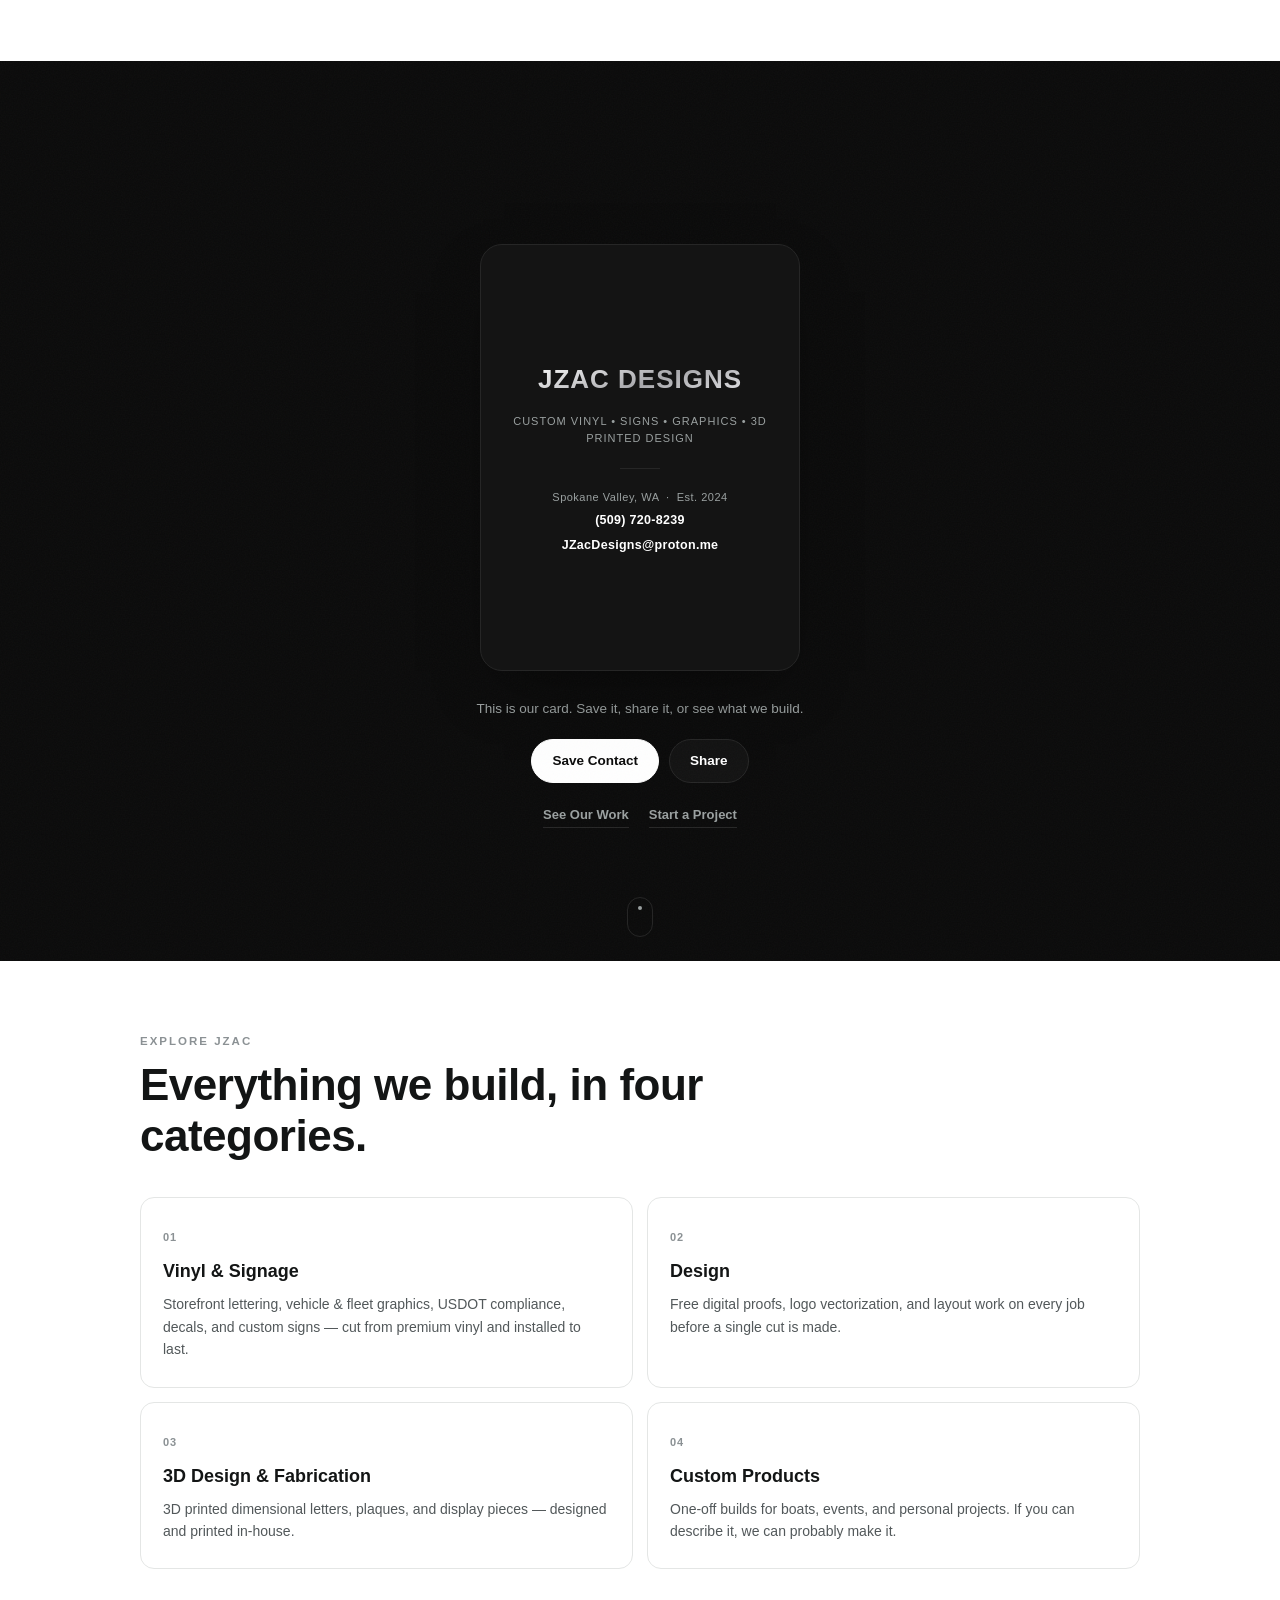
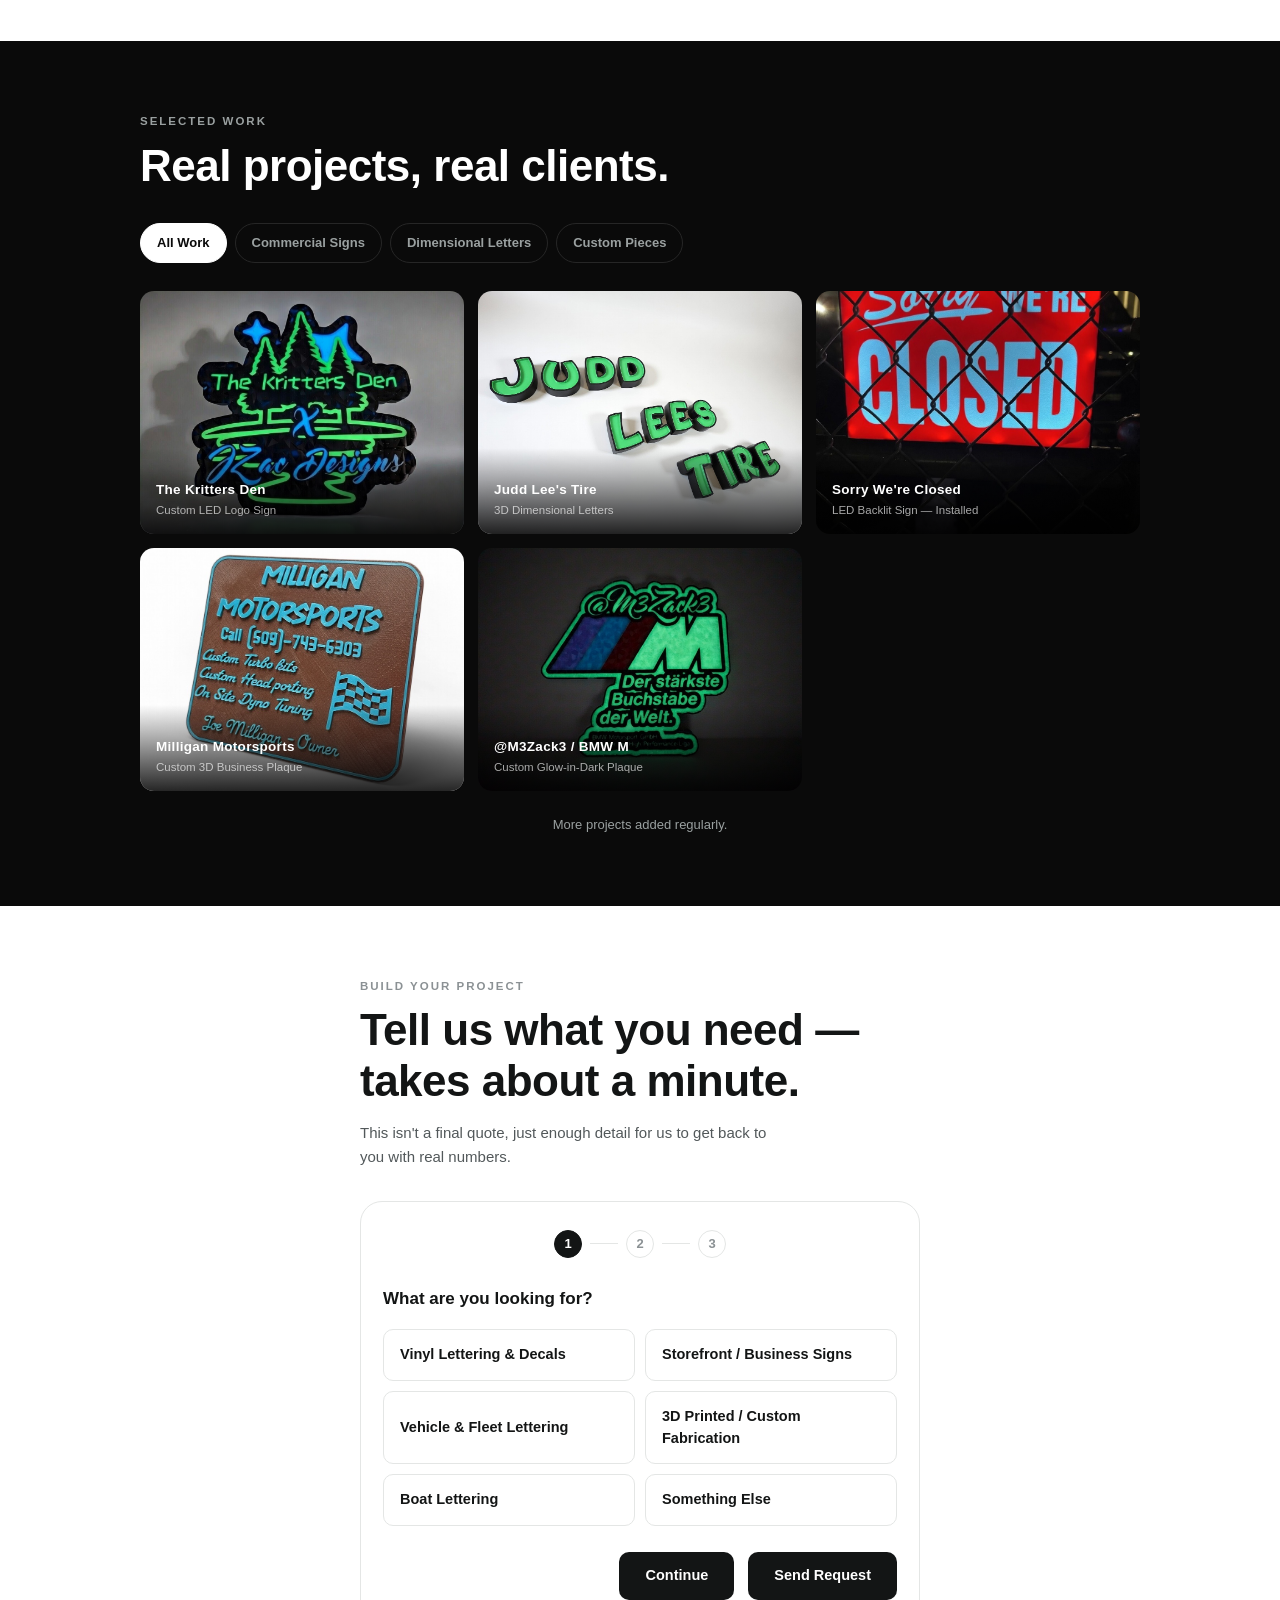
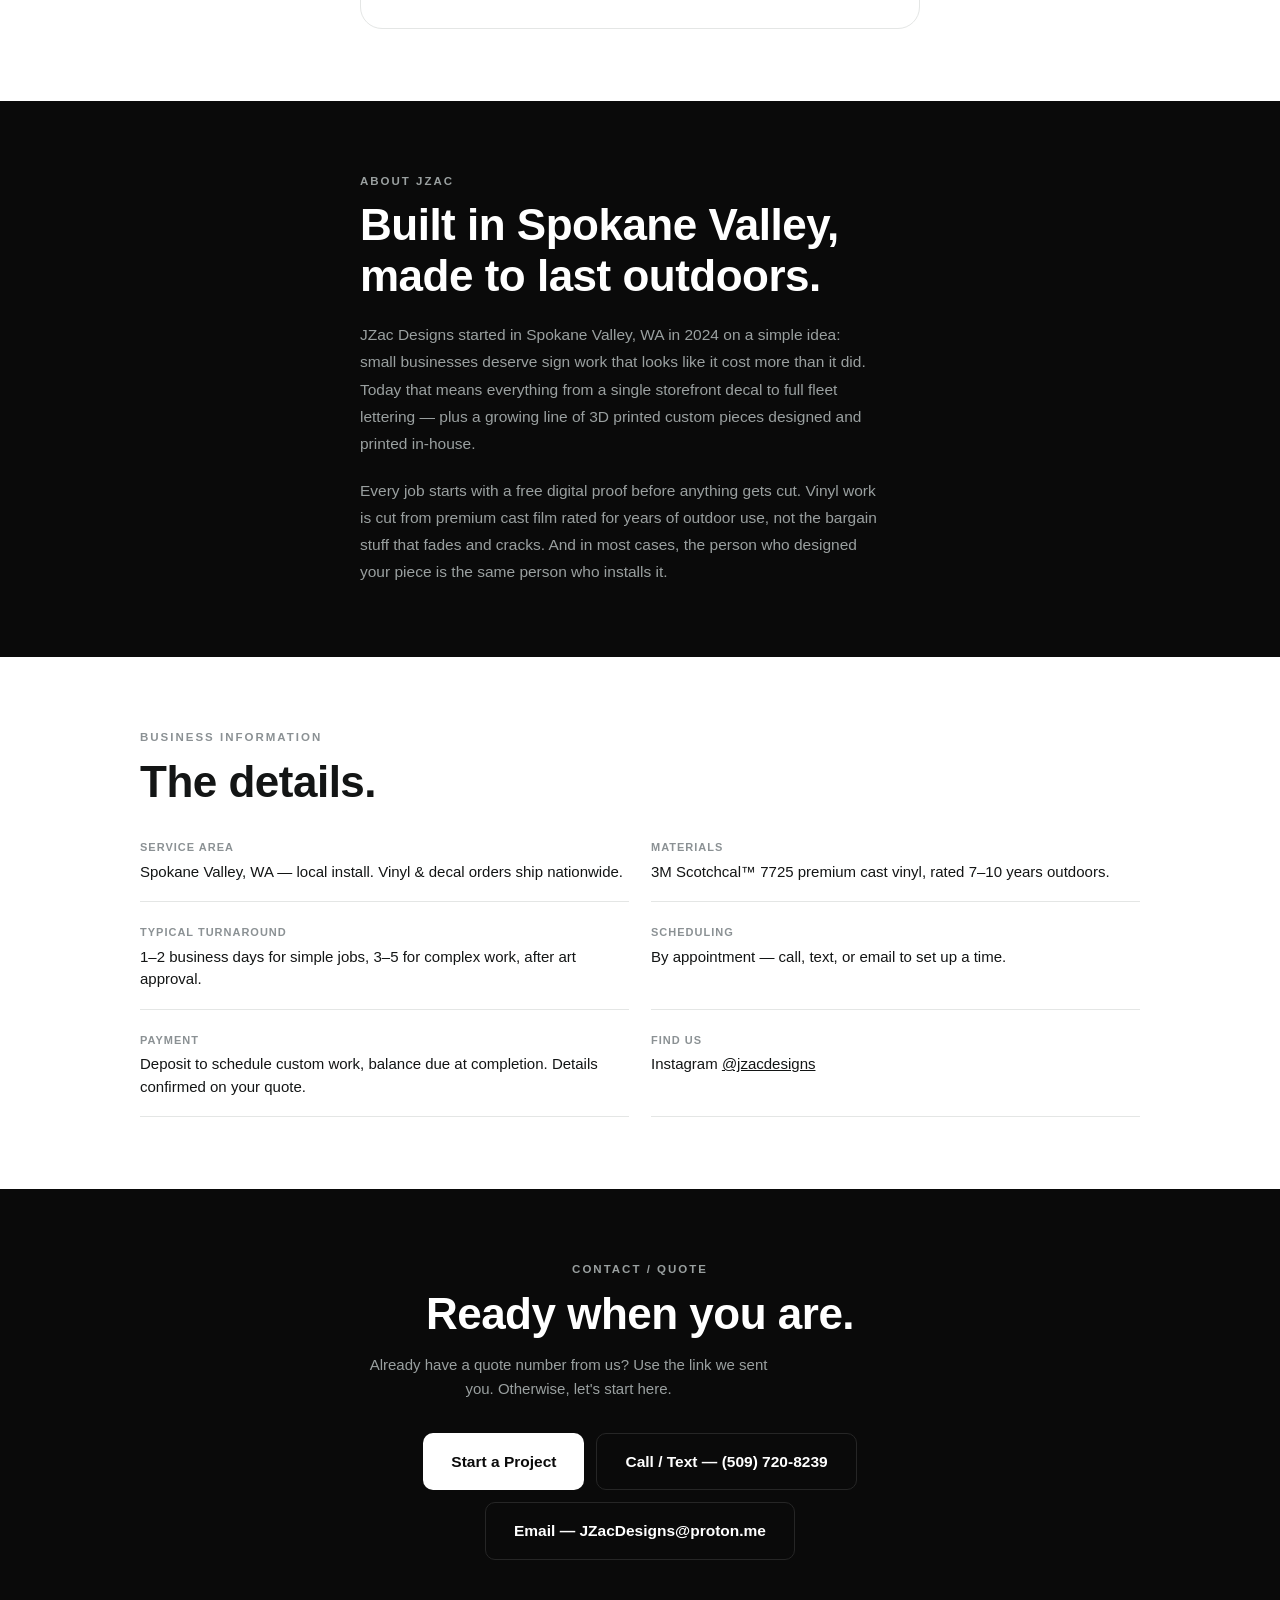
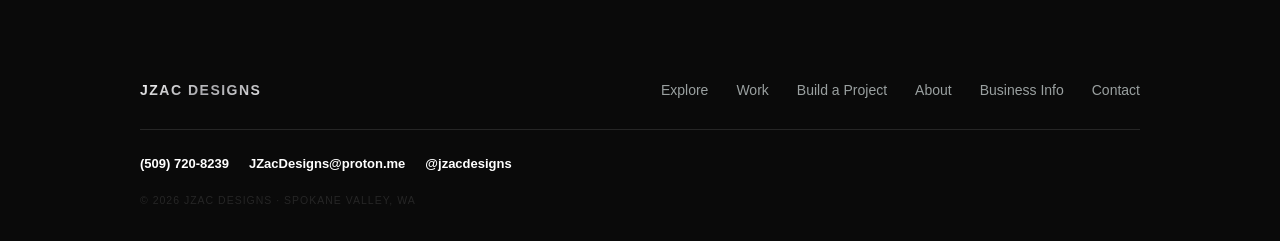
==== commit 10218e8e: "Show phone and email directly on the digital card face Previously only in the footer/vCard/Contact s" ====
--- a/index.html
+++ b/index.html
@@ -57,6 +57,8 @@
         <p class="card-tagline">Custom Vinyl &bull; Signs &bull; Graphics &bull; 3D Printed Design</p>
         <div class="card-divider"></div>
         <p class="card-loc">Spokane Valley, WA &nbsp;&middot;&nbsp; Est. 2024</p>
+        <p class="card-contact">(509) 720-8239</p>
+        <p class="card-contact">JZacDesigns@proton.me</p>
       </div>
     </button>
   </div>
--- a/styles.css
+++ b/styles.css
@@ -247,6 +247,14 @@
   font-size: 11px;
   color: var(--muted-on-dark);
   letter-spacing: 0.5px;
+}
+
+.card-contact {
+  font-size: 12.5px;
+  font-weight: 600;
+  color: #fff;
+  letter-spacing: 0.3px;
+  margin-top: 6px;
 }
 
 .card-intro-line {
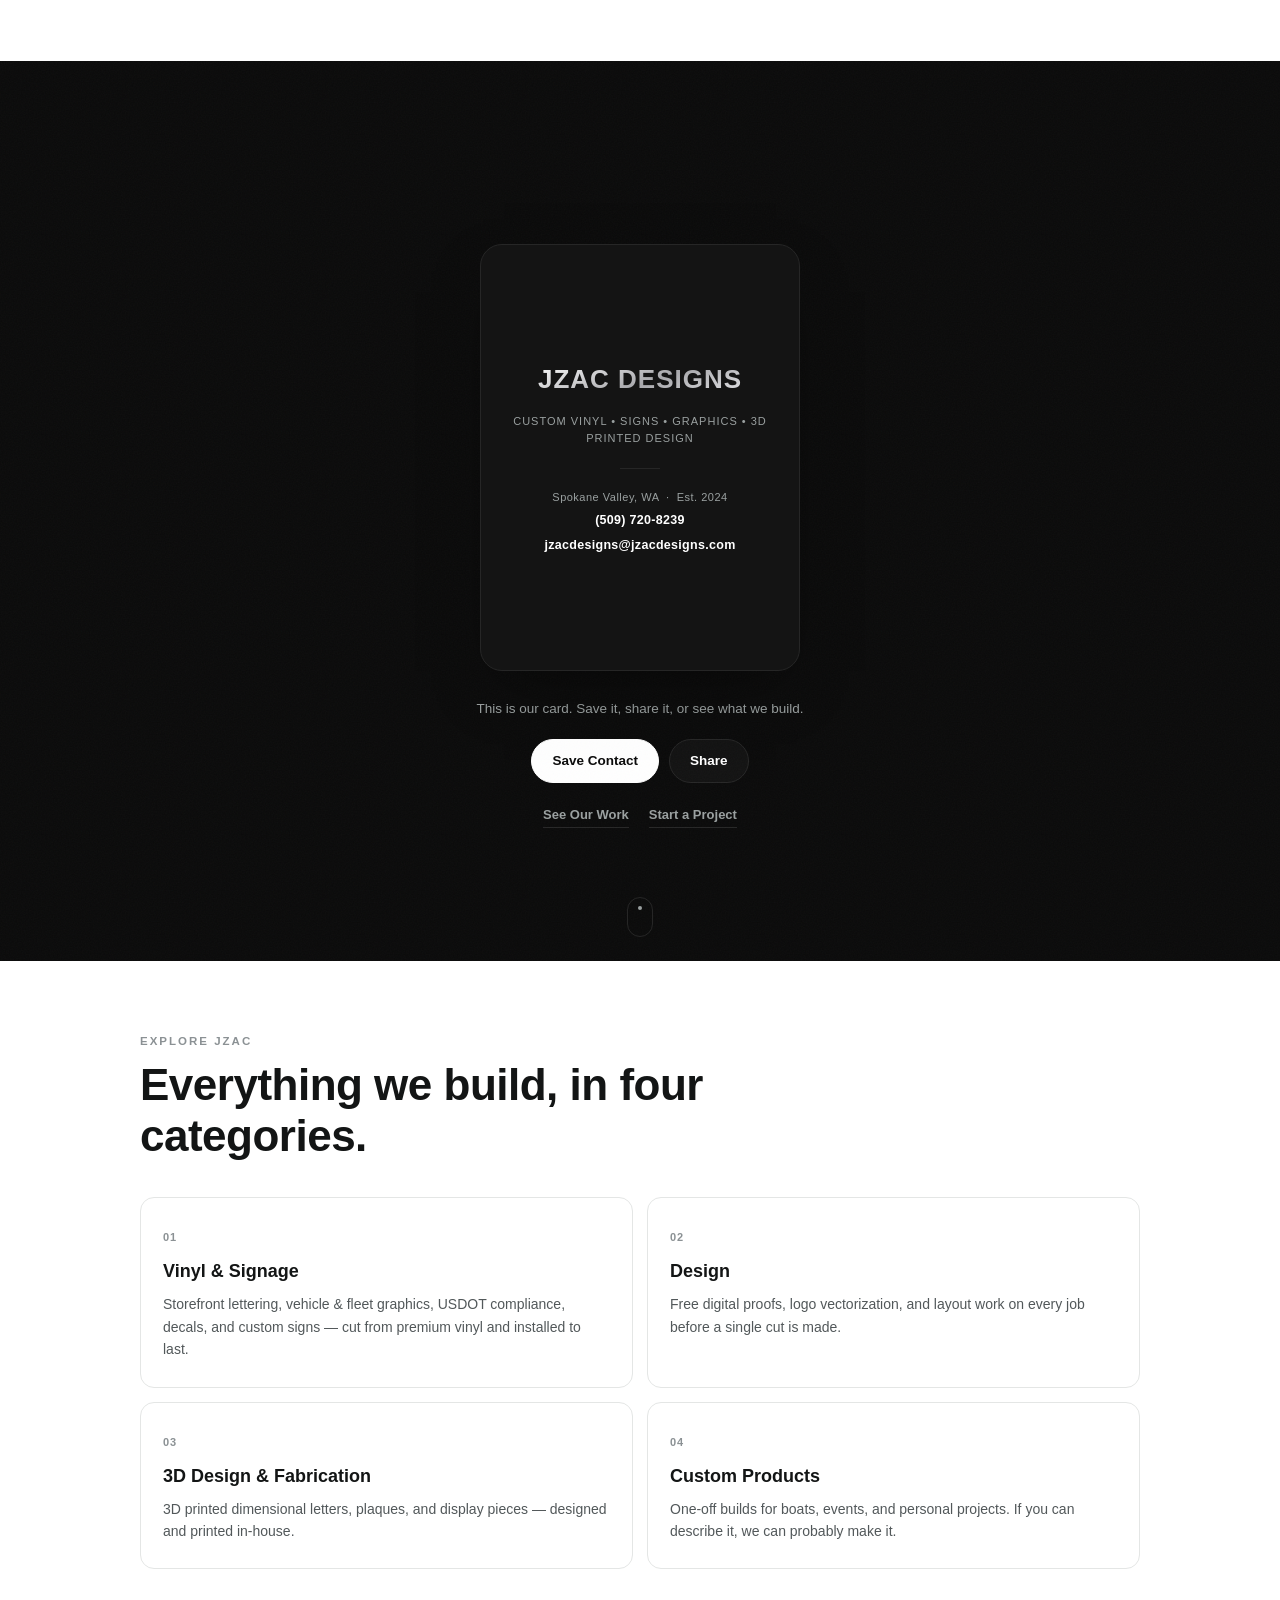
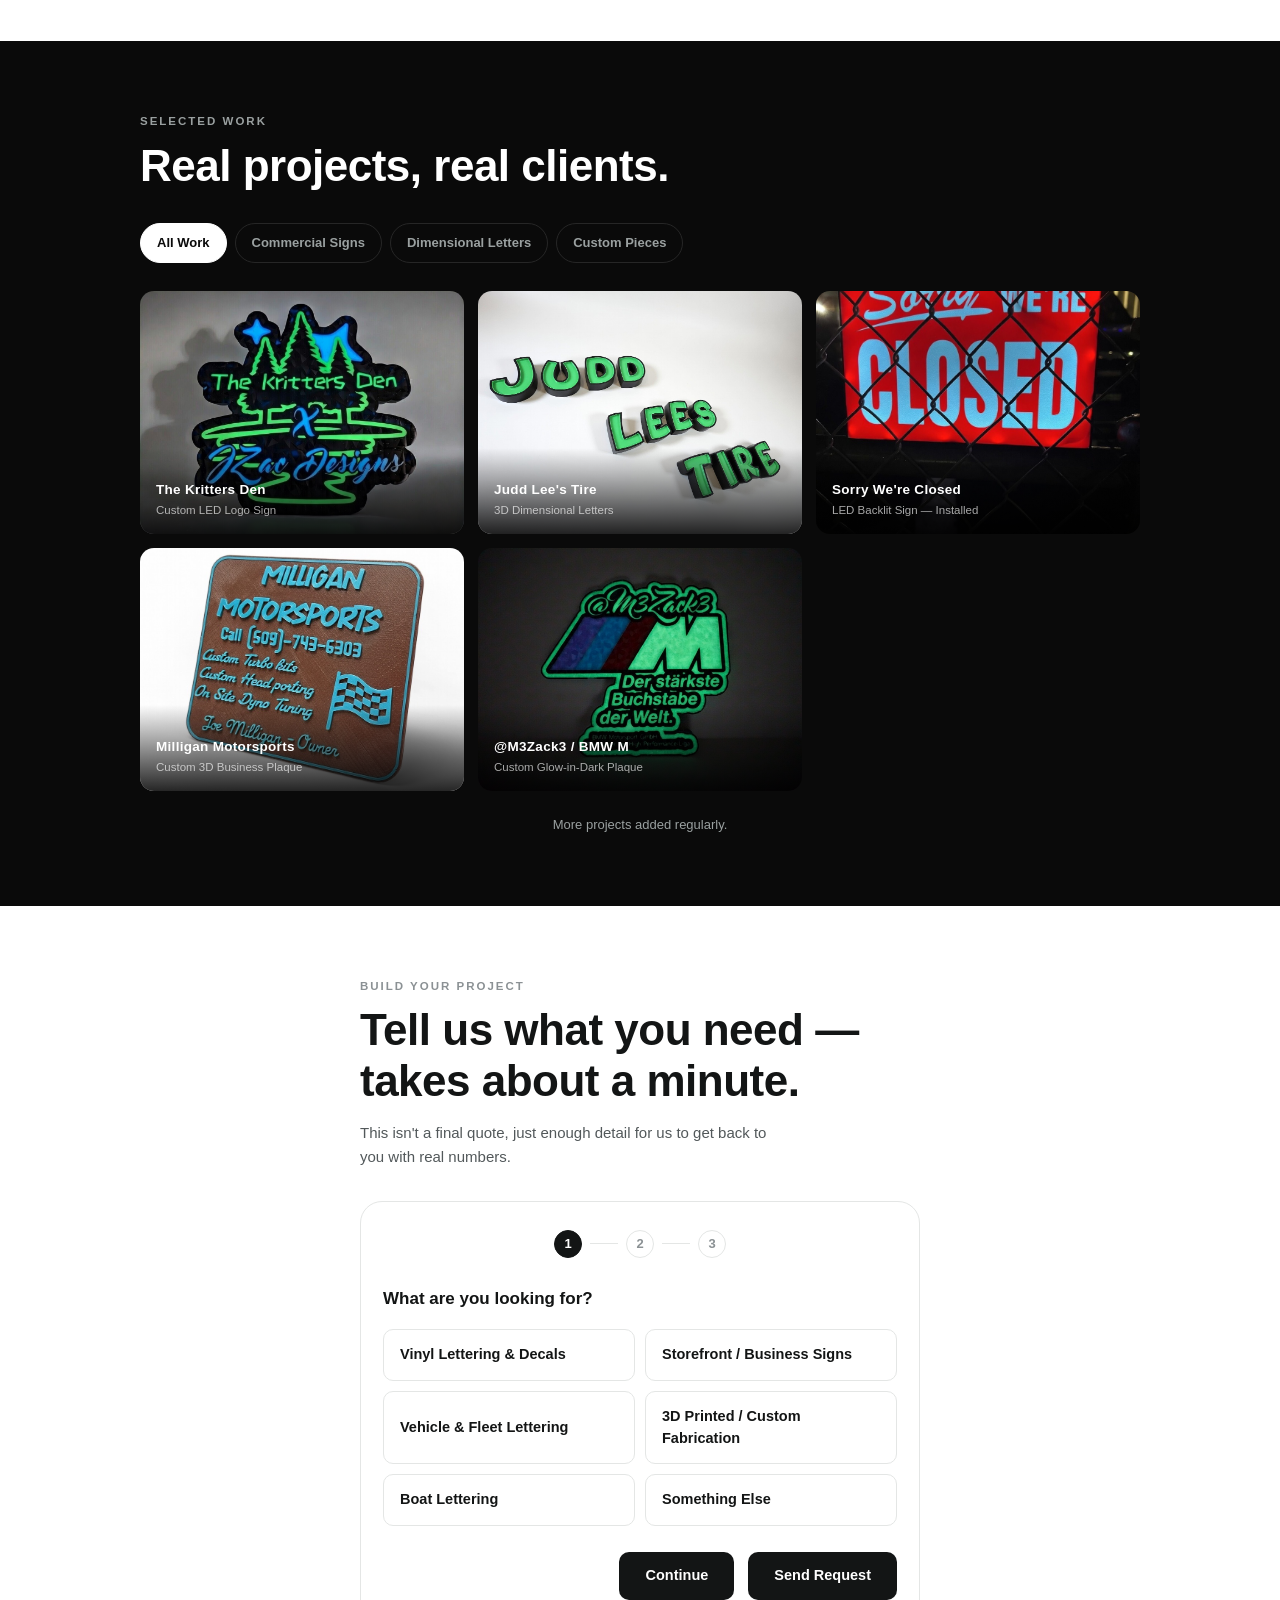
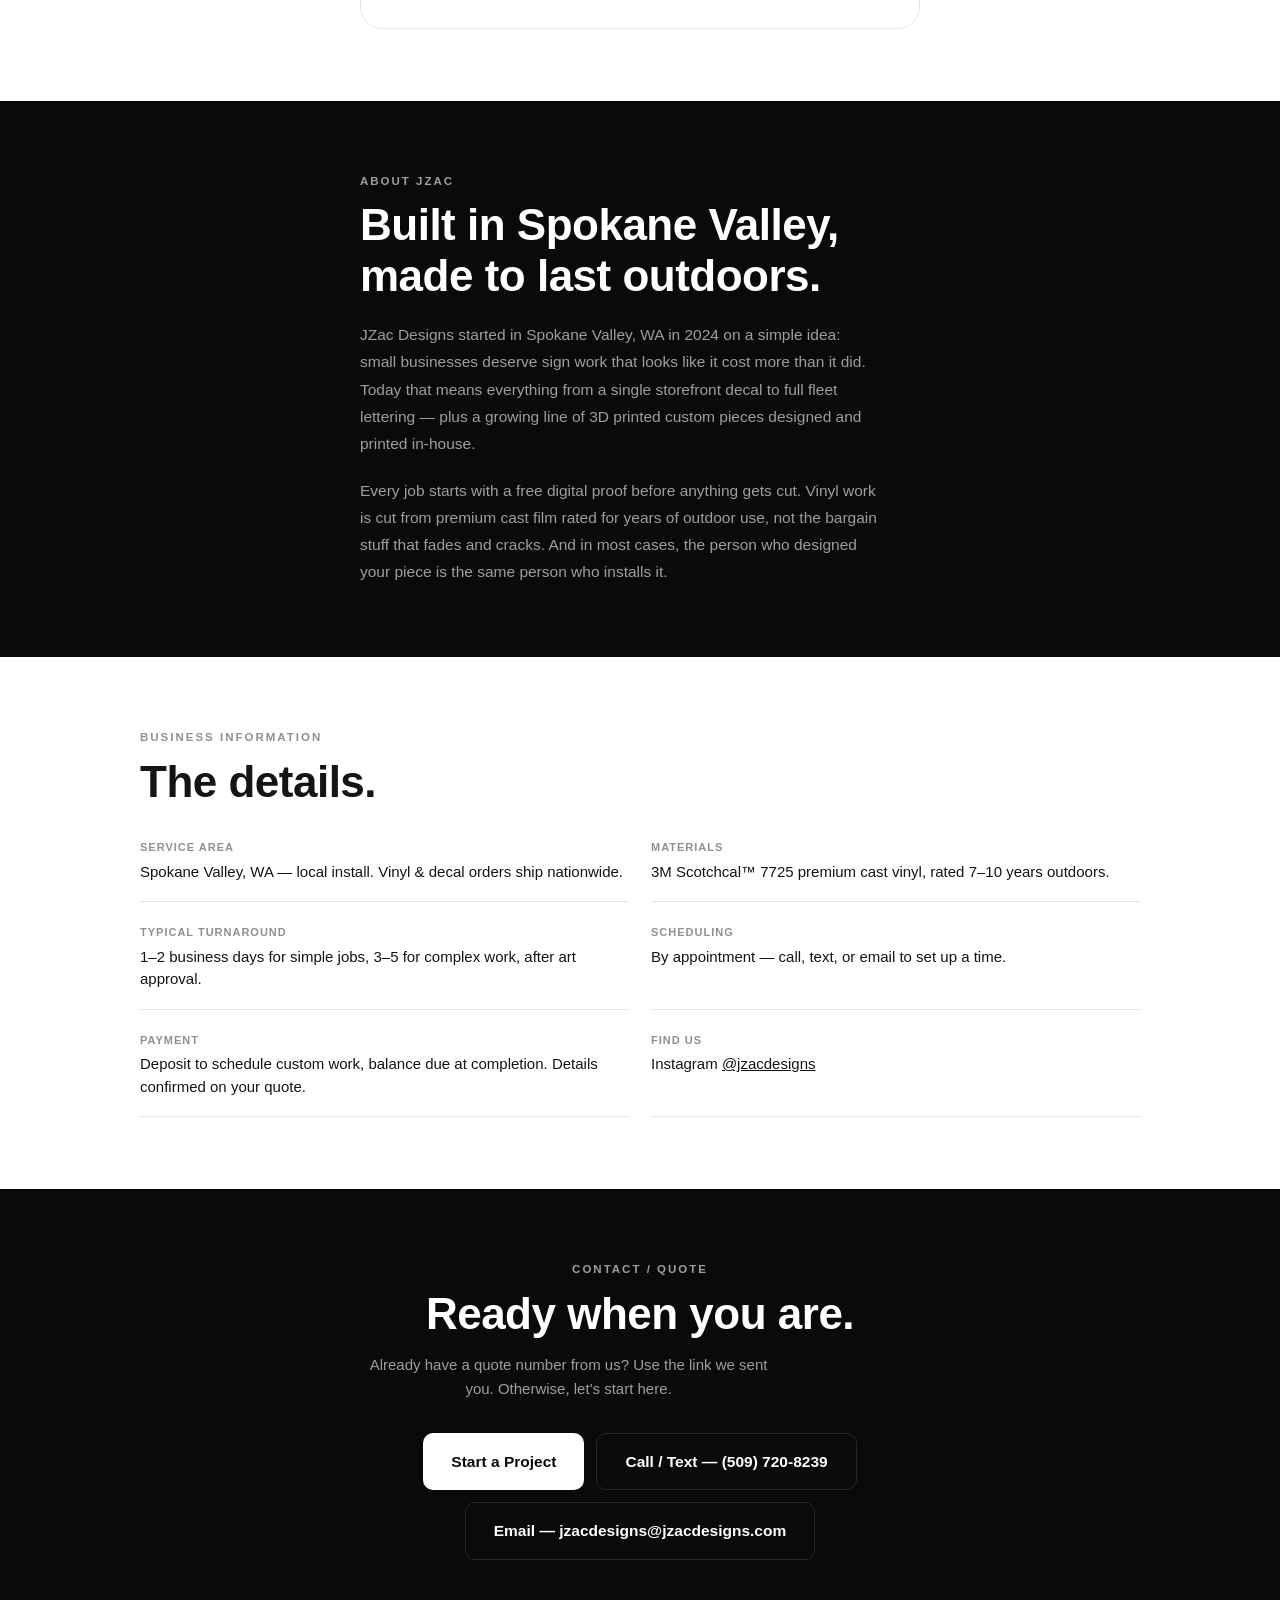
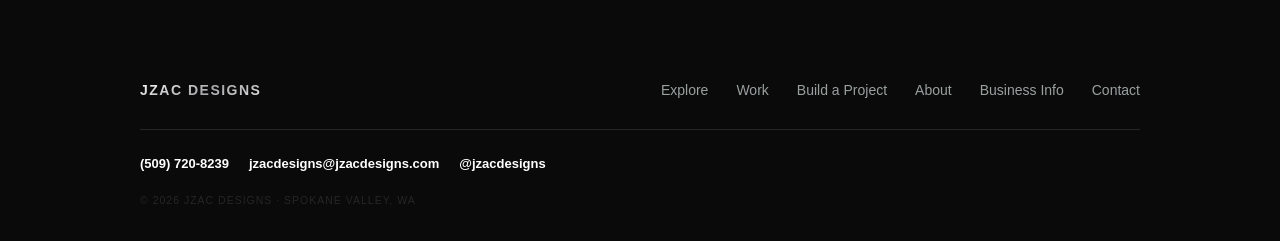
==== commit 7ac47165: "Switch contact email from Proton to Workspace address Replaces JZacDesigns@proton.me with jzacdesign" ====
--- a/index.html
+++ b/index.html
@@ -58,7 +58,7 @@
         <div class="card-divider"></div>
         <p class="card-loc">Spokane Valley, WA &nbsp;&middot;&nbsp; Est. 2024</p>
         <p class="card-contact">(509) 720-8239</p>
-        <p class="card-contact">JZacDesigns@proton.me</p>
+        <p class="card-contact">jzacdesigns@jzacdesigns.com</p>
       </div>
     </button>
   </div>
@@ -252,7 +252,7 @@
         <div class="funnel-nav">
           <button type="button" class="btn-text" id="funnelBack" hidden>Back</button>
           <button type="button" class="btn-solid" id="funnelNext">Continue</button>
-          <a class="btn-solid" id="funnelSend" href="mailto:JZacDesigns@proton.me" hidden>Send Request</a>
+          <a class="btn-solid" id="funnelSend" href="mailto:jzacdesigns@jzacdesigns.com" hidden>Send Request</a>
         </div>
       </form>
     </div>
@@ -330,8 +330,8 @@
       <a href="tel:+15097208239" class="btn-outline btn-large">
         Call / Text &mdash; (509) 720-8239
       </a>
-      <a href="mailto:JZacDesigns@proton.me" class="btn-outline btn-large">
-        Email &mdash; JZacDesigns@proton.me
+      <a href="mailto:jzacdesigns@jzacdesigns.com" class="btn-outline btn-large">
+        Email &mdash; jzacdesigns@jzacdesigns.com
       </a>
     </div>
   </div>
@@ -357,7 +357,7 @@
     </div>
     <div class="footer-row">
       <a href="tel:+15097208239" class="footer-link">(509) 720-8239</a>
-      <a href="mailto:JZacDesigns@proton.me" class="footer-link">JZacDesigns@proton.me</a>
+      <a href="mailto:jzacdesigns@jzacdesigns.com" class="footer-link">jzacdesigns@jzacdesigns.com</a>
       <a href="https://instagram.com/jzacdesigns" class="footer-link" target="_blank" rel="noopener">@jzacdesigns</a>
     </div>
     <p class="footer-copy">&copy; 2026 JZac Designs &middot; Spokane Valley, WA</p>
